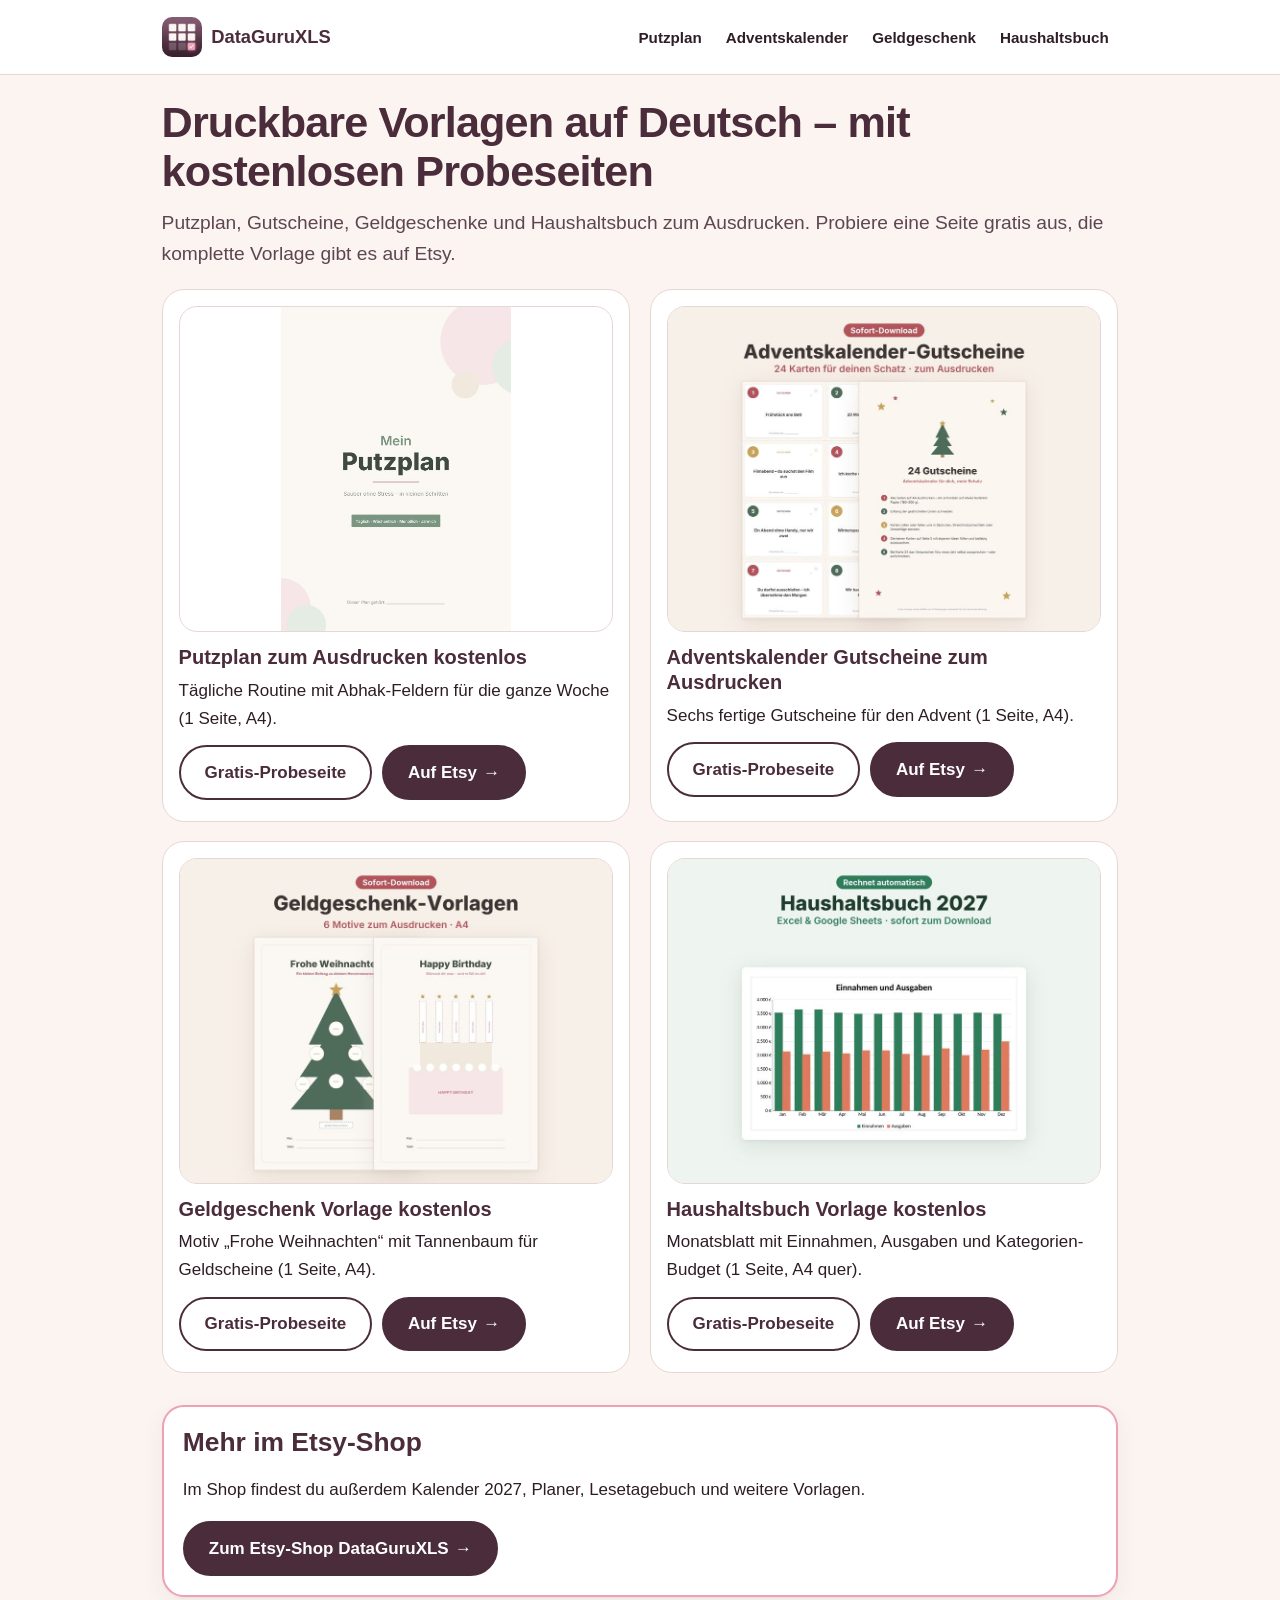
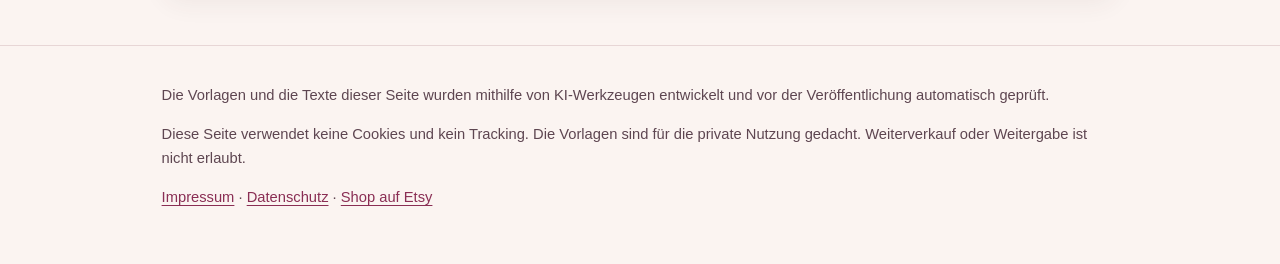
==== index.html @ 9534e402 "DataGuruXLS Webseite" ====
<!doctype html>
<html lang="de">
<head>
<meta charset="utf-8">
<meta name="viewport" content="width=device-width, initial-scale=1">
<title>DataGuruXLS – Druckbare Vorlagen auf Deutsch mit kostenlosen Probeseiten</title>
<meta name="description" content="Druckbare Vorlagen auf Deutsch: Putzplan, Adventskalender-Gutscheine, Geldgeschenk-Vorlagen und Haushaltsbuch. Mit kostenlosen Probeseiten als PDF, Vollversionen auf Etsy.">
<link rel="canonical" href="https://gbrkirchner-coder.github.io/dataguruxls/">
<meta name="theme-color" content="#4A2C3A">
<meta property="og:type" content="website">
<meta property="og:locale" content="de_DE">
<meta property="og:title" content="DataGuruXLS – Druckbare Vorlagen auf Deutsch mit kostenlosen Probeseiten">
<meta property="og:description" content="Druckbare Vorlagen auf Deutsch: Putzplan, Adventskalender-Gutscheine, Geldgeschenk-Vorlagen und Haushaltsbuch. Mit kostenlosen Probeseiten als PDF, Vollversionen auf Etsy.">
<meta property="og:url" content="https://gbrkirchner-coder.github.io/dataguruxls/">

<link rel="icon" href="assets/favicon.png" type="image/png">
<link rel="apple-touch-icon" href="assets/apple-touch-icon.png">
<link rel="stylesheet" href="assets/style.css">
<script type="application/ld+json">[{"@context":"https://schema.org","@type":"WebSite","name":"DataGuruXLS","url":"https://gbrkirchner-coder.github.io/dataguruxls/","inLanguage":"de-DE","description":"Druckbare Vorlagen auf Deutsch: Putzplan, Adventskalender-Gutscheine, Geldgeschenk-Vorlagen und Haushaltsbuch. Mit kostenlosen Probeseiten als PDF, Vollversionen auf Etsy."},{"@context":"https://schema.org","@type":"Organization","name":"DataGuruXLS","url":"https://gbrkirchner-coder.github.io/dataguruxls/","logo":"https://gbrkirchner-coder.github.io/dataguruxls/assets/logo.png","sameAs":["https://www.etsy.com/shop/DataGuruXLS"]}]</script>
</head>
<body>
<a class="skip" href="#inhalt">Zum Inhalt springen</a>
<header class="kopf"><div class="wrap">
<a class="marke" href="index.html"><img src="assets/logo.png" width="40" height="40" alt="">DataGuruXLS</a>
<nav aria-label="Hauptnavigation"><ul>
<li><a href="putzplan-zum-ausdrucken-kostenlos.html">Putzplan</a></li><li><a href="adventskalender-gutscheine-zum-ausdrucken.html">Adventskalender</a></li><li><a href="geldgeschenk-vorlage-kostenlos.html">Geldgeschenk</a></li><li><a href="haushaltsbuch-vorlage-kostenlos.html">Haushaltsbuch</a></li>
</ul></nav>
</div></header>
<main id="inhalt">
<div class="wrap">
<h1>Druckbare Vorlagen auf Deutsch – mit kostenlosen Probeseiten</h1>
<p class="lead">Putzplan, Gutscheine, Geldgeschenke und Haushaltsbuch zum Ausdrucken. Probiere eine Seite
gratis aus, die komplette Vorlage gibt es auf Etsy.</p>
<ul class="karten">
<li class="karte"><a class="bildlink" href="putzplan-zum-ausdrucken-kostenlos.html"><img src="bilder/putzplan-zum-ausdrucken-kostenlos.jpg" width="900" height="1273" loading="lazy" alt="Titelseite des Putzplans zum Ausdrucken in Salbeigrün und Rosé"></a>
<div><h2><a href="putzplan-zum-ausdrucken-kostenlos.html">Putzplan zum Ausdrucken kostenlos</a></h2>
<p>Tägliche Routine mit Abhak-Feldern für die ganze Woche (1 Seite, A4).</p>
<p class="knoepfe"><a class="knopf zweit" href="putzplan-zum-ausdrucken-kostenlos.html">Gratis-Probeseite</a> <a class="knopf" href="https://www.etsy.com/listing/4593582318" rel="noopener sponsored" target="_blank">Auf Etsy <span aria-hidden="true">→</span></a></p></div></li>
<li class="karte"><a class="bildlink" href="adventskalender-gutscheine-zum-ausdrucken.html"><img src="bilder/adventskalender-gutscheine-zum-ausdrucken.jpg" width="900" height="675" loading="lazy" alt="Titelbild der Adventskalender-Gutscheine mit Tannenbaum und 24 Gutscheinen"></a>
<div><h2><a href="adventskalender-gutscheine-zum-ausdrucken.html">Adventskalender Gutscheine zum Ausdrucken</a></h2>
<p>Sechs fertige Gutscheine für den Advent (1 Seite, A4).</p>
<p class="knoepfe"><a class="knopf zweit" href="adventskalender-gutscheine-zum-ausdrucken.html">Gratis-Probeseite</a> <a class="knopf" href="https://www.etsy.com/listing/4593657576" rel="noopener sponsored" target="_blank">Auf Etsy <span aria-hidden="true">→</span></a></p></div></li>
<li class="karte"><a class="bildlink" href="geldgeschenk-vorlage-kostenlos.html"><img src="bilder/geldgeschenk-vorlage-kostenlos.jpg" width="900" height="675" loading="lazy" alt="Geldgeschenk-Vorlagen mit Tannenbaum, Torte, Koffer, Herzen, Geschenkbox und Haus"></a>
<div><h2><a href="geldgeschenk-vorlage-kostenlos.html">Geldgeschenk Vorlage kostenlos</a></h2>
<p>Motiv „Frohe Weihnachten“ mit Tannenbaum für Geldscheine (1 Seite, A4).</p>
<p class="knoepfe"><a class="knopf zweit" href="geldgeschenk-vorlage-kostenlos.html">Gratis-Probeseite</a> <a class="knopf" href="https://www.etsy.com/listing/4593657684" rel="noopener sponsored" target="_blank">Auf Etsy <span aria-hidden="true">→</span></a></p></div></li>
<li class="karte"><a class="bildlink" href="haushaltsbuch-vorlage-kostenlos.html"><img src="bilder/haushaltsbuch-vorlage-kostenlos.jpg" width="900" height="675" loading="lazy" alt="Haushaltsbuch 2027 als Tabelle mit Diagramm und Monatsübersicht"></a>
<div><h2><a href="haushaltsbuch-vorlage-kostenlos.html">Haushaltsbuch Vorlage kostenlos</a></h2>
<p>Monatsblatt mit Einnahmen, Ausgaben und Kategorien-Budget (1 Seite, A4 quer).</p>
<p class="knoepfe"><a class="knopf zweit" href="haushaltsbuch-vorlage-kostenlos.html">Gratis-Probeseite</a> <a class="knopf" href="https://www.etsy.com/listing/4593491171" rel="noopener sponsored" target="_blank">Auf Etsy <span aria-hidden="true">→</span></a></p></div></li>
</ul>
<section class="cta"><h2>Mehr im Etsy-Shop</h2>
<p>Im Shop findest du außerdem Kalender 2027, Planer, Lesetagebuch und weitere Vorlagen.</p>
<a class="knopf" href="https://www.etsy.com/shop/DataGuruXLS" rel="noopener sponsored" target="_blank">Zum Etsy-Shop DataGuruXLS <span aria-hidden="true">→</span></a></section>
</div>
</main>
<footer class="fuss"><div class="wrap">
<p>Die Vorlagen und die Texte dieser Seite wurden mithilfe von KI-Werkzeugen entwickelt und vor der Veröffentlichung automatisch geprüft.</p>
<p>Diese Seite verwendet keine Cookies und kein Tracking. Die Vorlagen sind für die private Nutzung gedacht.
Weiterverkauf oder Weitergabe ist nicht erlaubt.</p>
<p><a href="impressum.html">Impressum</a> · <a href="datenschutz.html">Datenschutz</a> ·
<a href="https://www.etsy.com/shop/DataGuruXLS" rel="noopener">Shop auf Etsy</a></p>
</div></footer>
</body>
</html>
---- assets/style.css ----
:root{--bg:#FBF4F1;--text:#2E1D26;--muted:#5E4651;--akzent:#4A2C3A;--rosa:#EEA0B4;--karte:#fff;--linie:#E7D6D6;
--knopf:#4A2C3A;--knopf-text:#fff;--link:#8A2E54;--mark:#FFE58F}
@media (prefers-color-scheme:dark){:root{--bg:#1C1217;--text:#F6EBEE;--muted:#CDB6BE;--akzent:#EEA0B4;--karte:#2A1B22;
--linie:#46303A;--knopf:#EEA0B4;--knopf-text:#2A1320;--link:#F5B6C7;--mark:#6B5A12}}
*{box-sizing:border-box}
html{-webkit-text-size-adjust:100%}
body{margin:0;background:var(--bg);color:var(--text);font:1.0625rem/1.65 -apple-system,BlinkMacSystemFont,"Segoe UI",Inter,Roboto,Helvetica,Arial,sans-serif}
.wrap{max-width:62rem;margin:0 auto;padding:0 1.1rem}
.artikel{max-width:44rem}
a{color:var(--link);text-underline-offset:.2em}
a:focus-visible{outline:3px solid var(--rosa);outline-offset:3px;border-radius:4px}
.skip{position:absolute;left:-999px}.skip:focus{left:1rem;top:1rem;background:var(--karte);padding:.6rem 1rem;z-index:9}
.kopf{background:var(--karte);border-bottom:1px solid var(--linie)}
.kopf .wrap{display:flex;flex-wrap:wrap;align-items:center;justify-content:space-between;gap:.25rem 1rem;padding-top:.6rem;padding-bottom:.6rem}
.marke{display:flex;align-items:center;gap:.6rem;font-weight:800;color:var(--akzent);text-decoration:none;font-size:1.15rem;min-height:48px}
.marke img{border-radius:10px}
nav ul{display:flex;flex-wrap:wrap;gap:0 .3rem;list-style:none;margin:0;padding:0}
nav a{display:inline-flex;align-items:center;min-height:44px;padding:0 .6rem;color:var(--text);text-decoration:none;font-weight:600;font-size:.95rem}
nav a:hover{color:var(--link);text-decoration:underline}
h1{font-size:clamp(1.8rem,5.5vw,2.7rem);line-height:1.15;margin:1.4rem 0 .6rem;color:var(--akzent);letter-spacing:-.02em}
h2{font-size:clamp(1.3rem,3.6vw,1.65rem);line-height:1.25;margin:2.2rem 0 .6rem;color:var(--akzent)}
h3{font-size:1.15rem;margin:1.4rem 0 .4rem}
.lead{font-size:1.2rem;color:var(--muted);margin-top:0}
.krumen{font-size:.9rem;color:var(--muted);margin-top:1rem}
li{margin:.35rem 0}
img{max-width:100%;height:auto;display:block}
.hero{margin:1.5rem 0}.hero img{max-height:34rem;width:auto;max-width:100%;margin:0 auto}
.hero img,.gratis img,.karte img{border-radius:18px;border:1px solid var(--linie);background:var(--karte)}
.knopf{display:inline-flex;align-items:center;justify-content:center;gap:.4rem;min-height:52px;padding:.7rem 1.5rem;border-radius:999px;background:var(--knopf);color:var(--knopf-text);font-weight:700;text-decoration:none;text-align:center;border:2px solid var(--knopf)}
.knopf:hover{filter:brightness(1.12)}
.knopf.zweit{background:transparent;color:var(--akzent)}
.gratis,.cta{background:var(--karte);border:1px solid var(--linie);border-radius:22px;padding:1.2rem;margin:2rem 0;box-shadow:0 1px 2px rgba(74,44,58,.06),0 8px 24px rgba(74,44,58,.06)}
.gratis{display:grid;gap:1rem}
.gratis img{width:100%;max-width:22rem}
.gratis h2,.cta h2{margin-top:0}
.cta{border-color:var(--rosa);border-width:2px}
.mehr ul{padding-left:1.2rem}
.karten{list-style:none;padding:0;display:grid;gap:1.2rem;grid-template-columns:repeat(auto-fit,minmax(min(100%,22rem),1fr))}
.karte{background:var(--karte);border:1px solid var(--linie);border-radius:22px;padding:1rem;display:flex;flex-direction:column;gap:.8rem;margin:0}
.karte h2{margin:0 0 .4rem;font-size:1.25rem}.karte h2 a{color:var(--akzent);text-decoration:none}
.karte img{aspect-ratio:4/3;object-fit:contain;width:100%}
.karte p{margin:.3rem 0}.knoepfe{display:flex;flex-wrap:wrap;gap:.6rem;margin-top:.8rem!important}
.warnung{background:var(--mark);color:#2E1D26;padding:.8rem 1rem;border-radius:12px;margin-top:1.4rem}
mark{background:var(--mark);color:inherit;padding:0 .2em;border-radius:4px}
.fuss{margin-top:3rem;border-top:1px solid var(--linie);padding:1.4rem 0 2.5rem;color:var(--muted);font-size:.92rem}
@media (min-width:40rem){.gratis{grid-template-columns:18rem 1fr;align-items:center}.gratis img{max-width:none}}
@media (prefers-reduced-motion:no-preference){.knopf{transition:filter .15s,transform .15s}.knopf:active{transform:scale(.98)}}
@media print{.kopf,.skip,.knopf{display:none}}
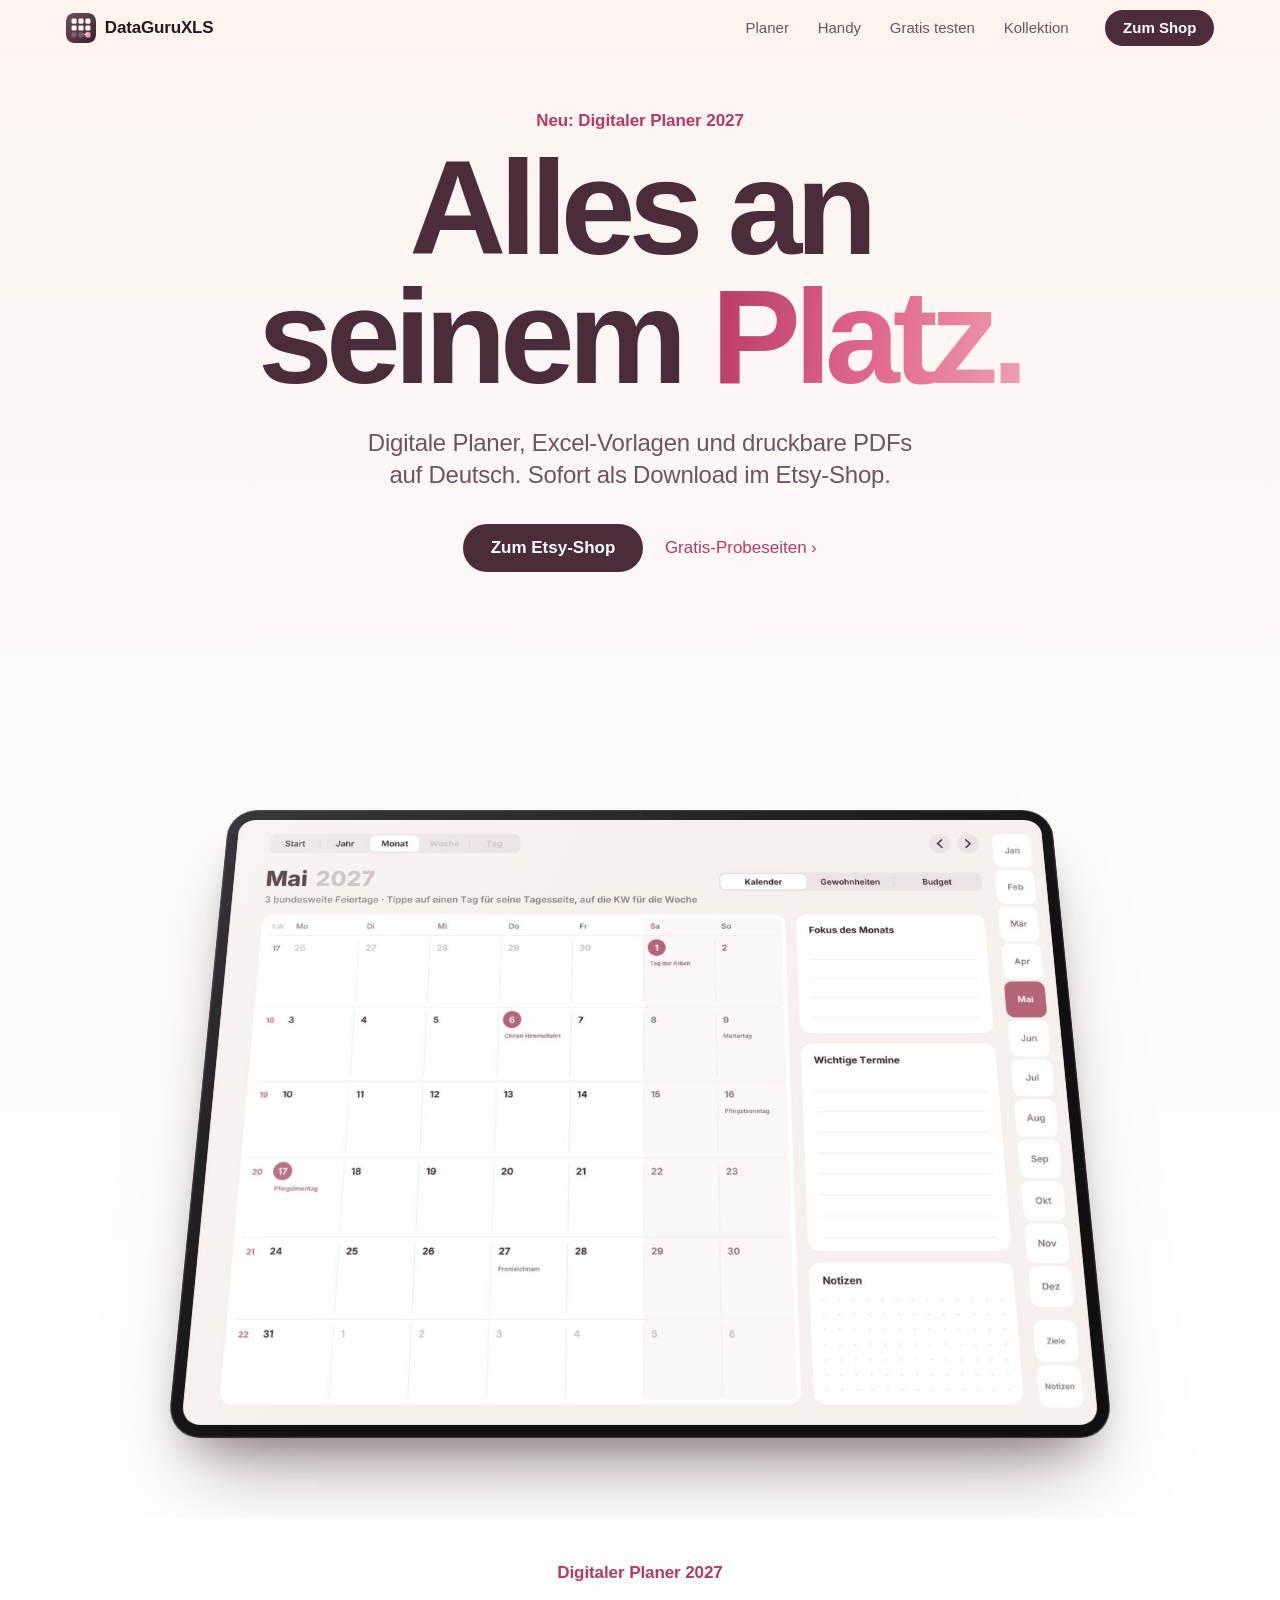
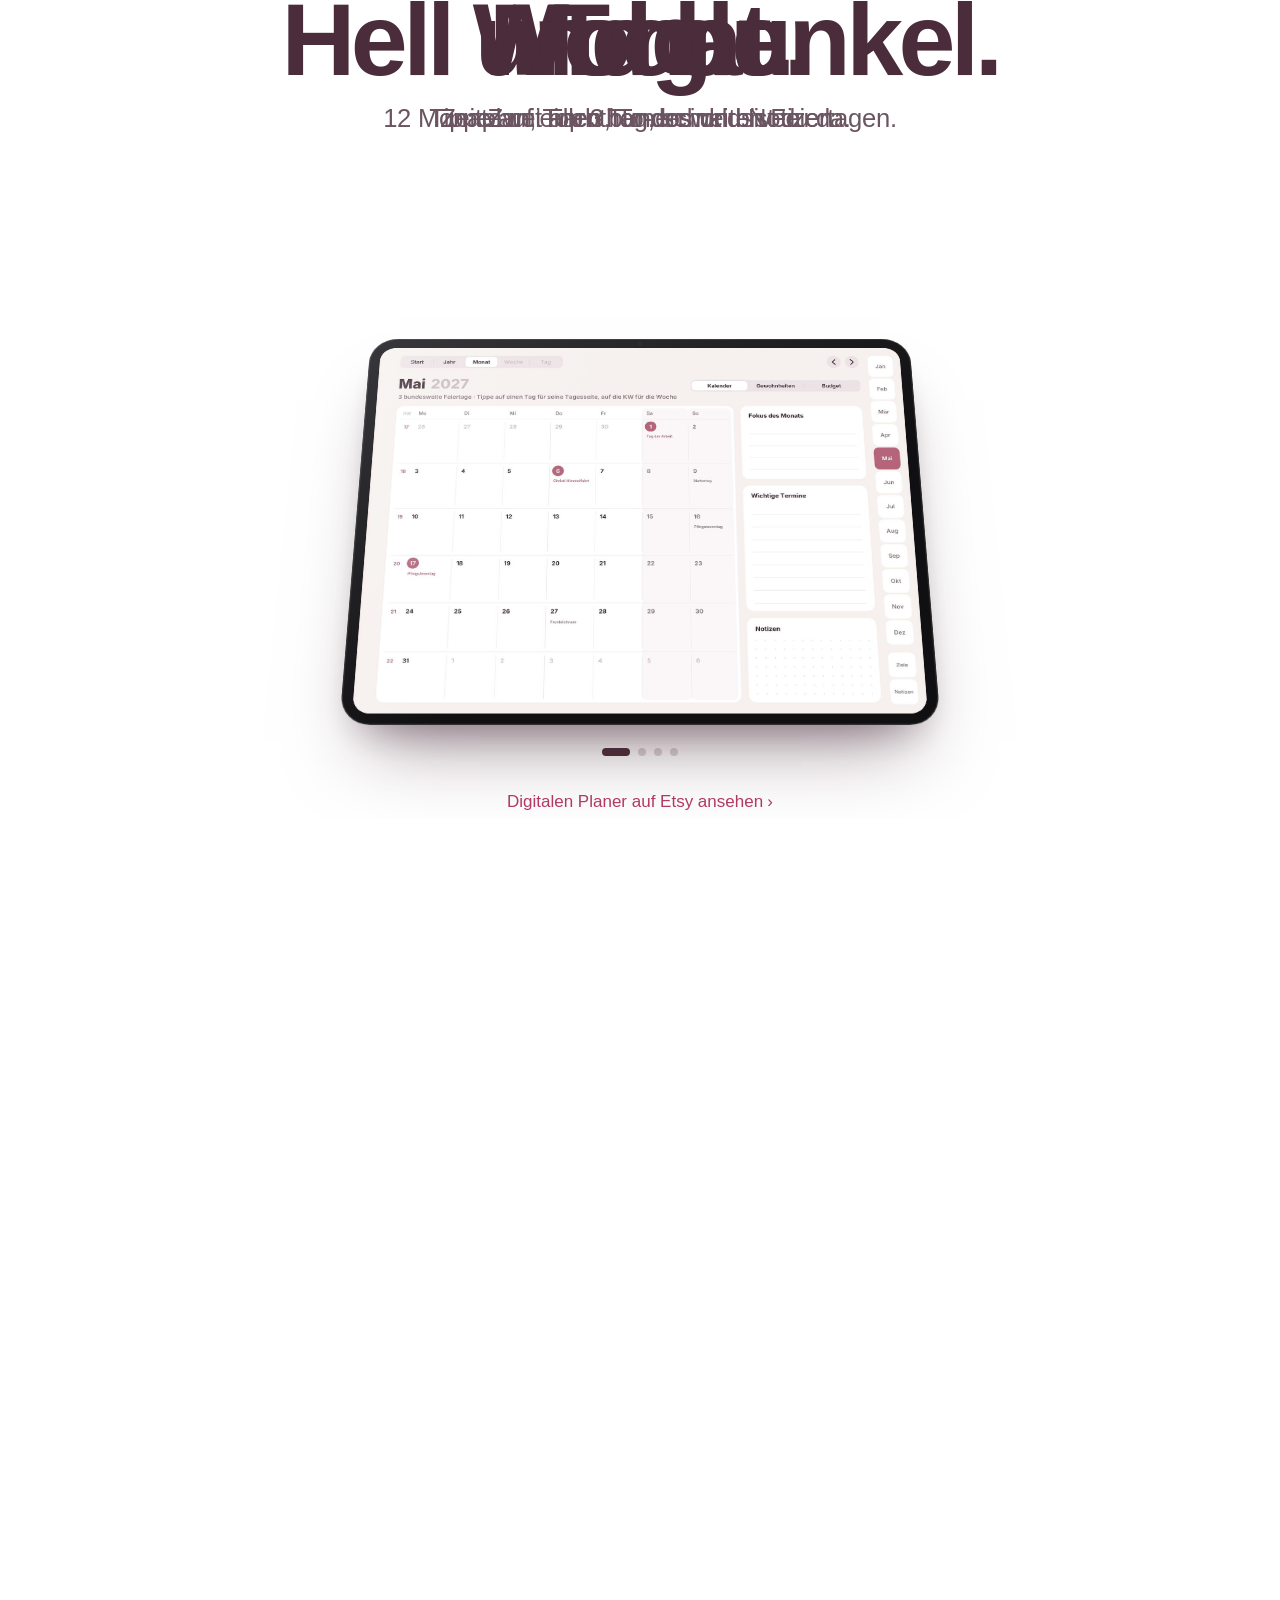
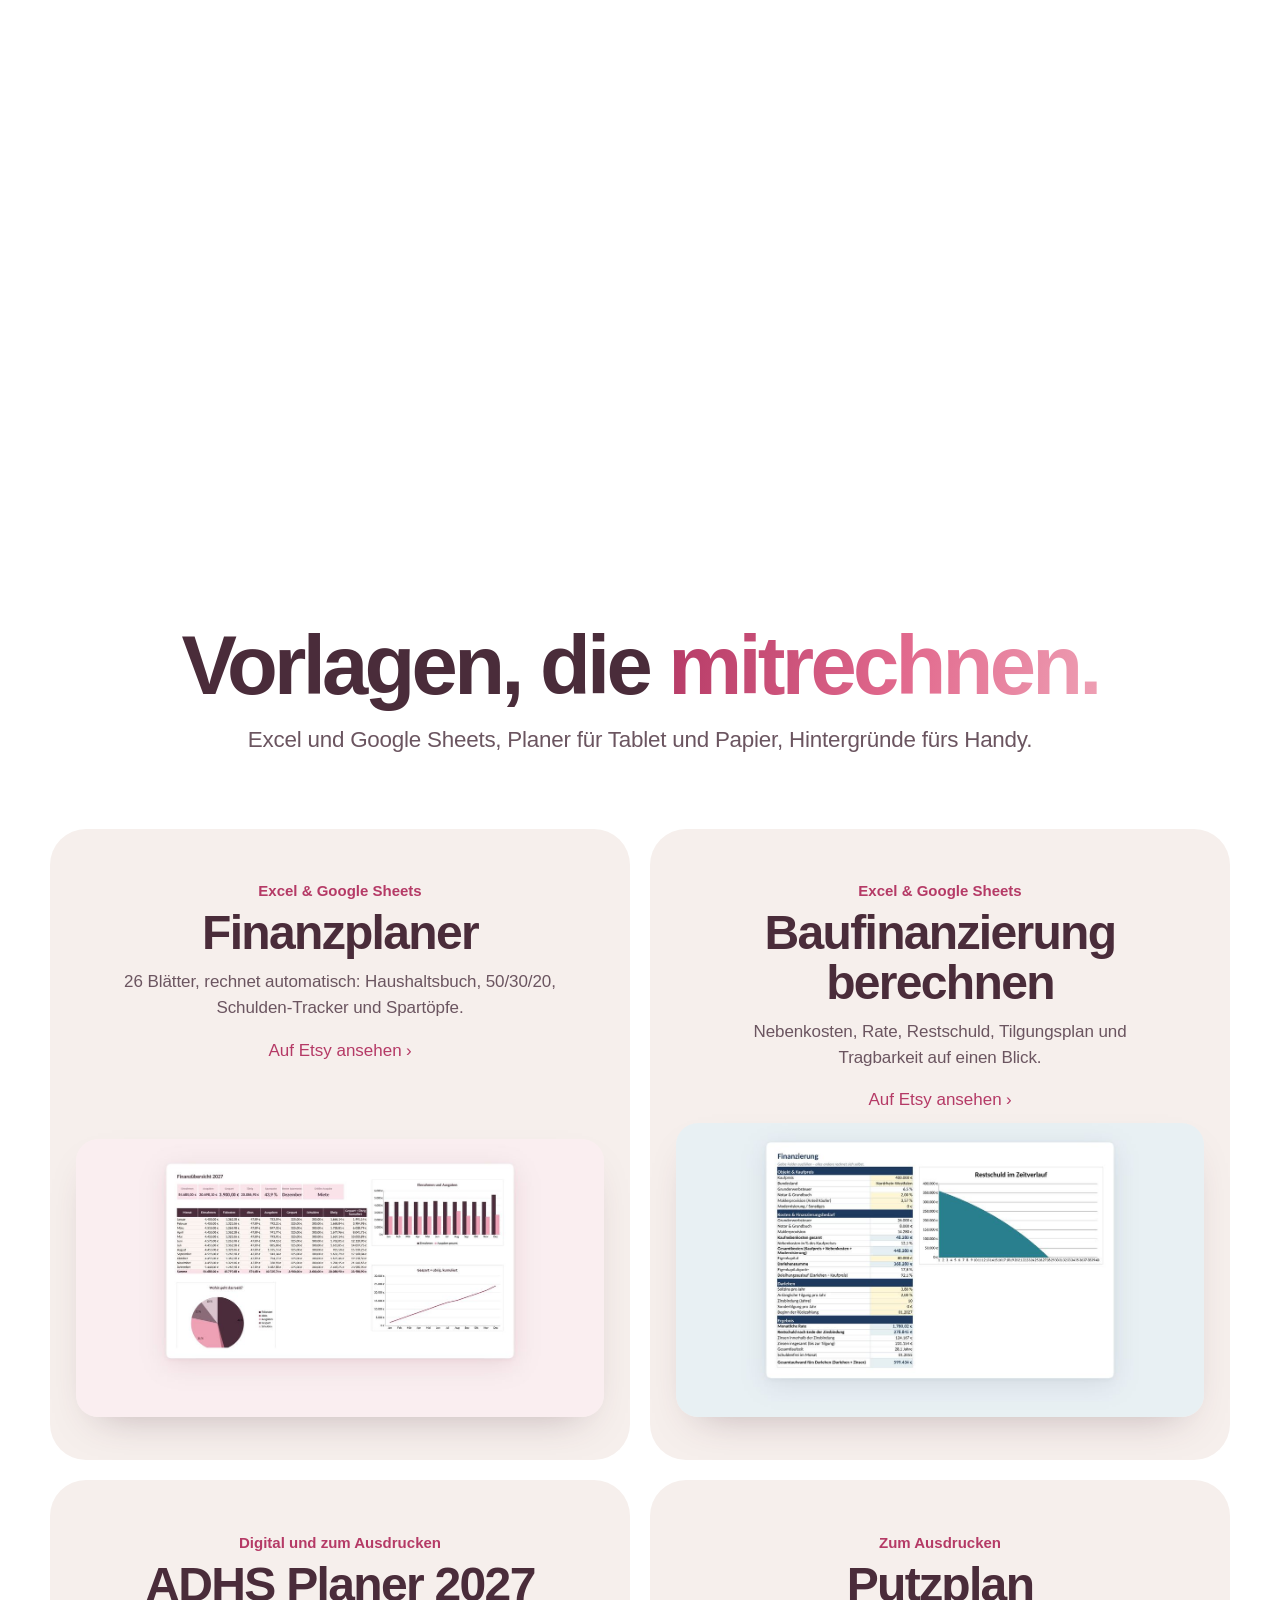
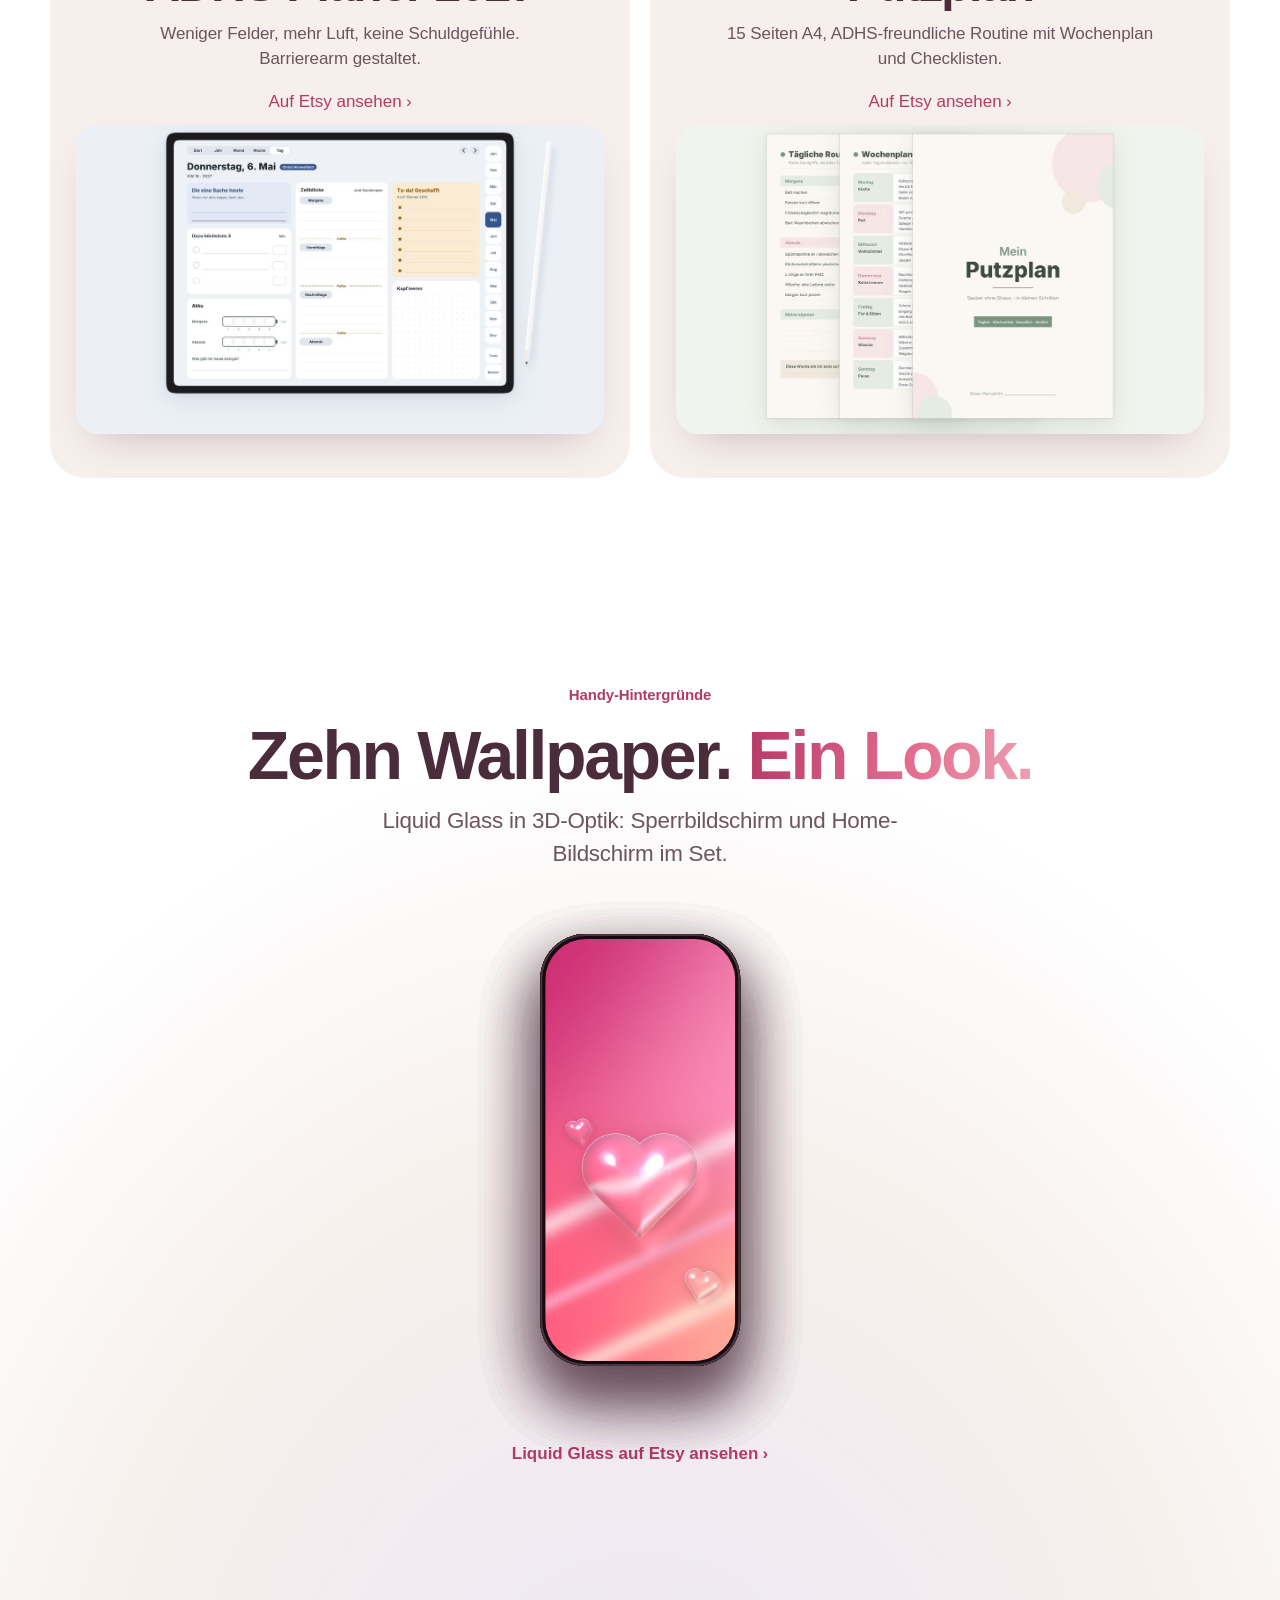
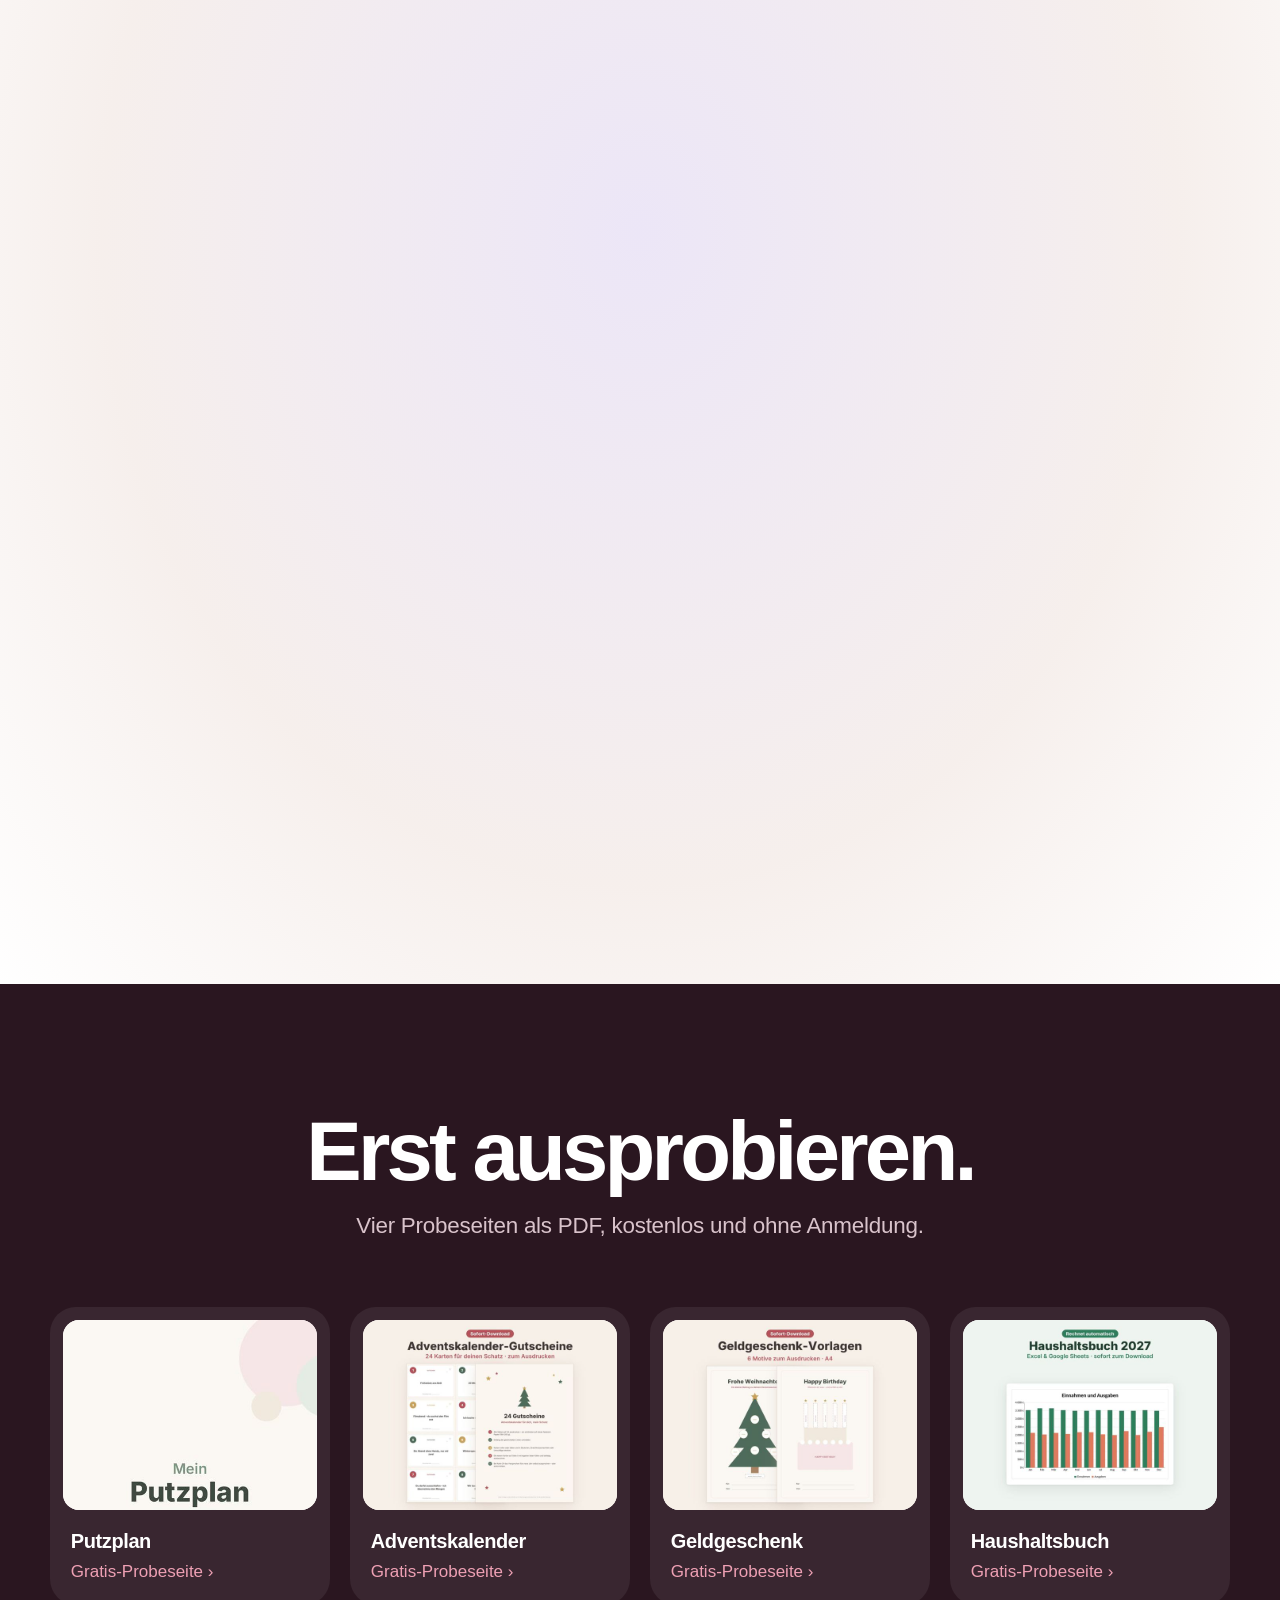
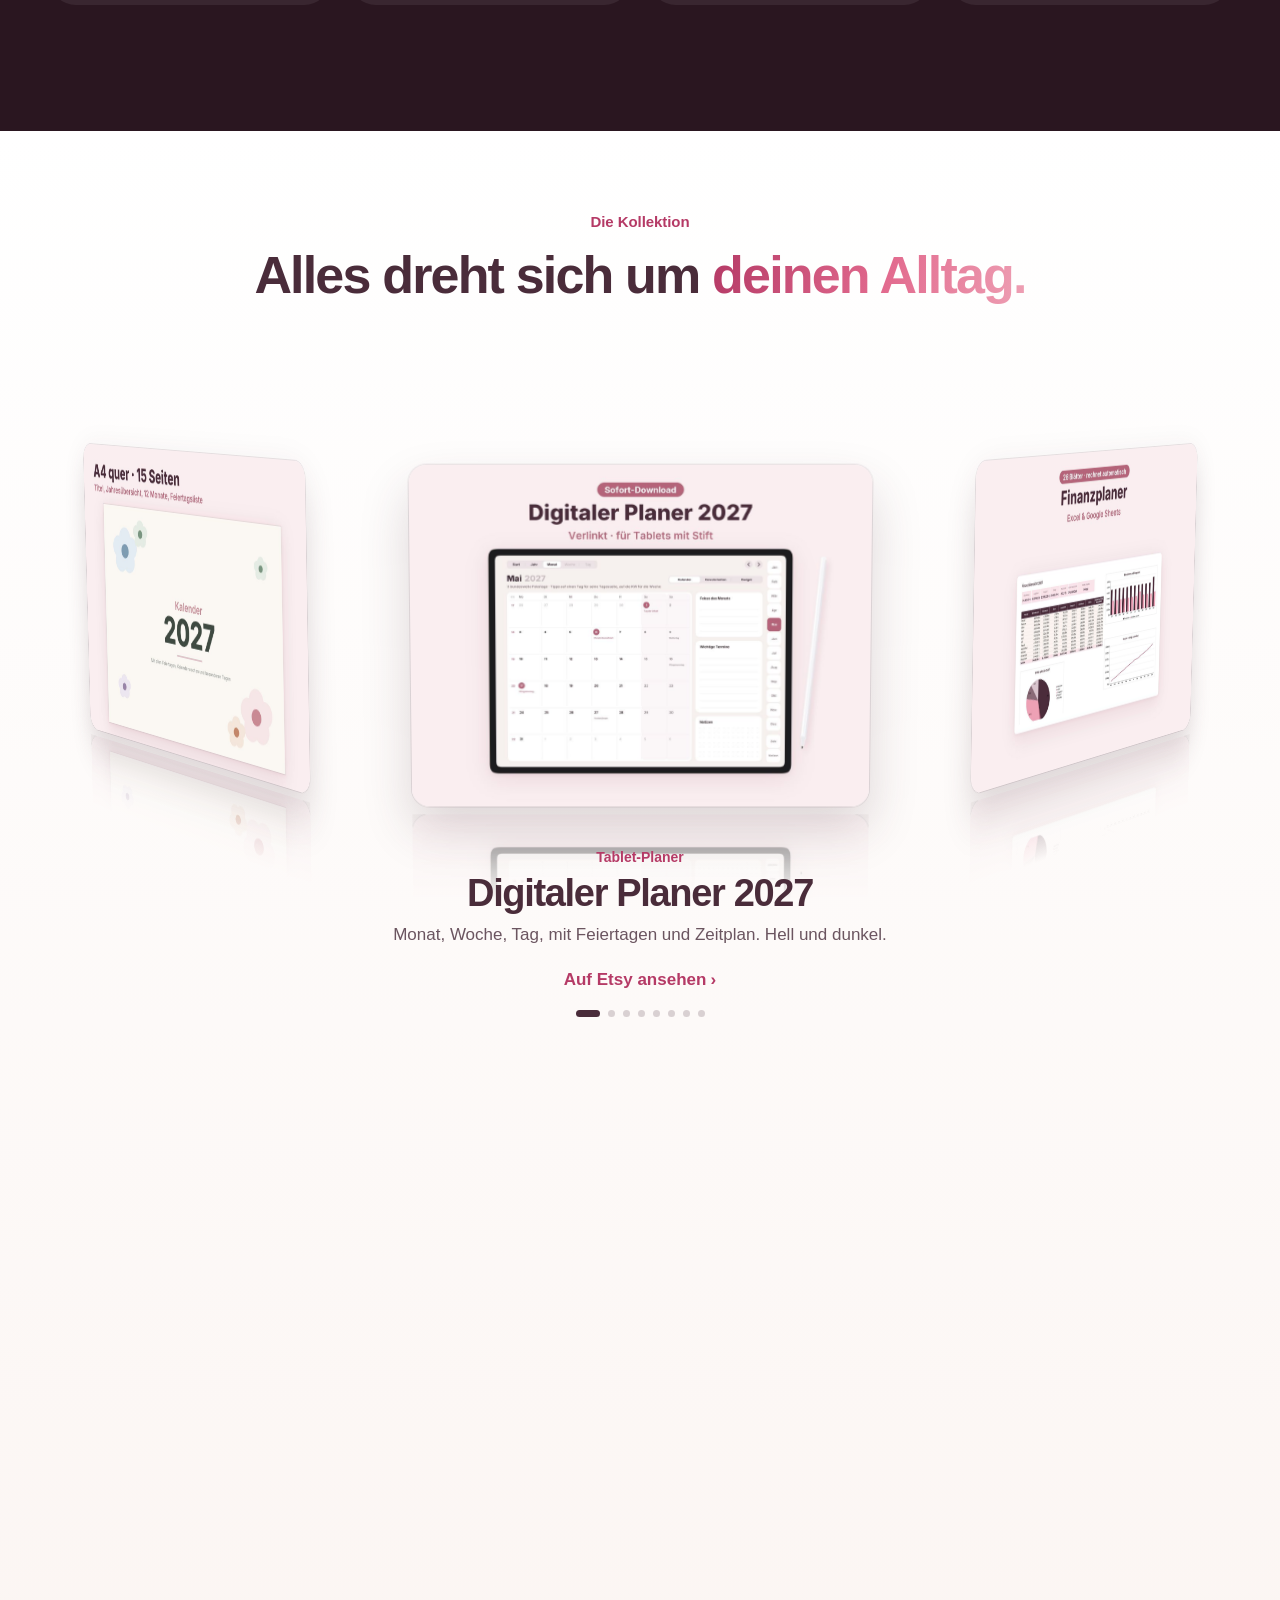
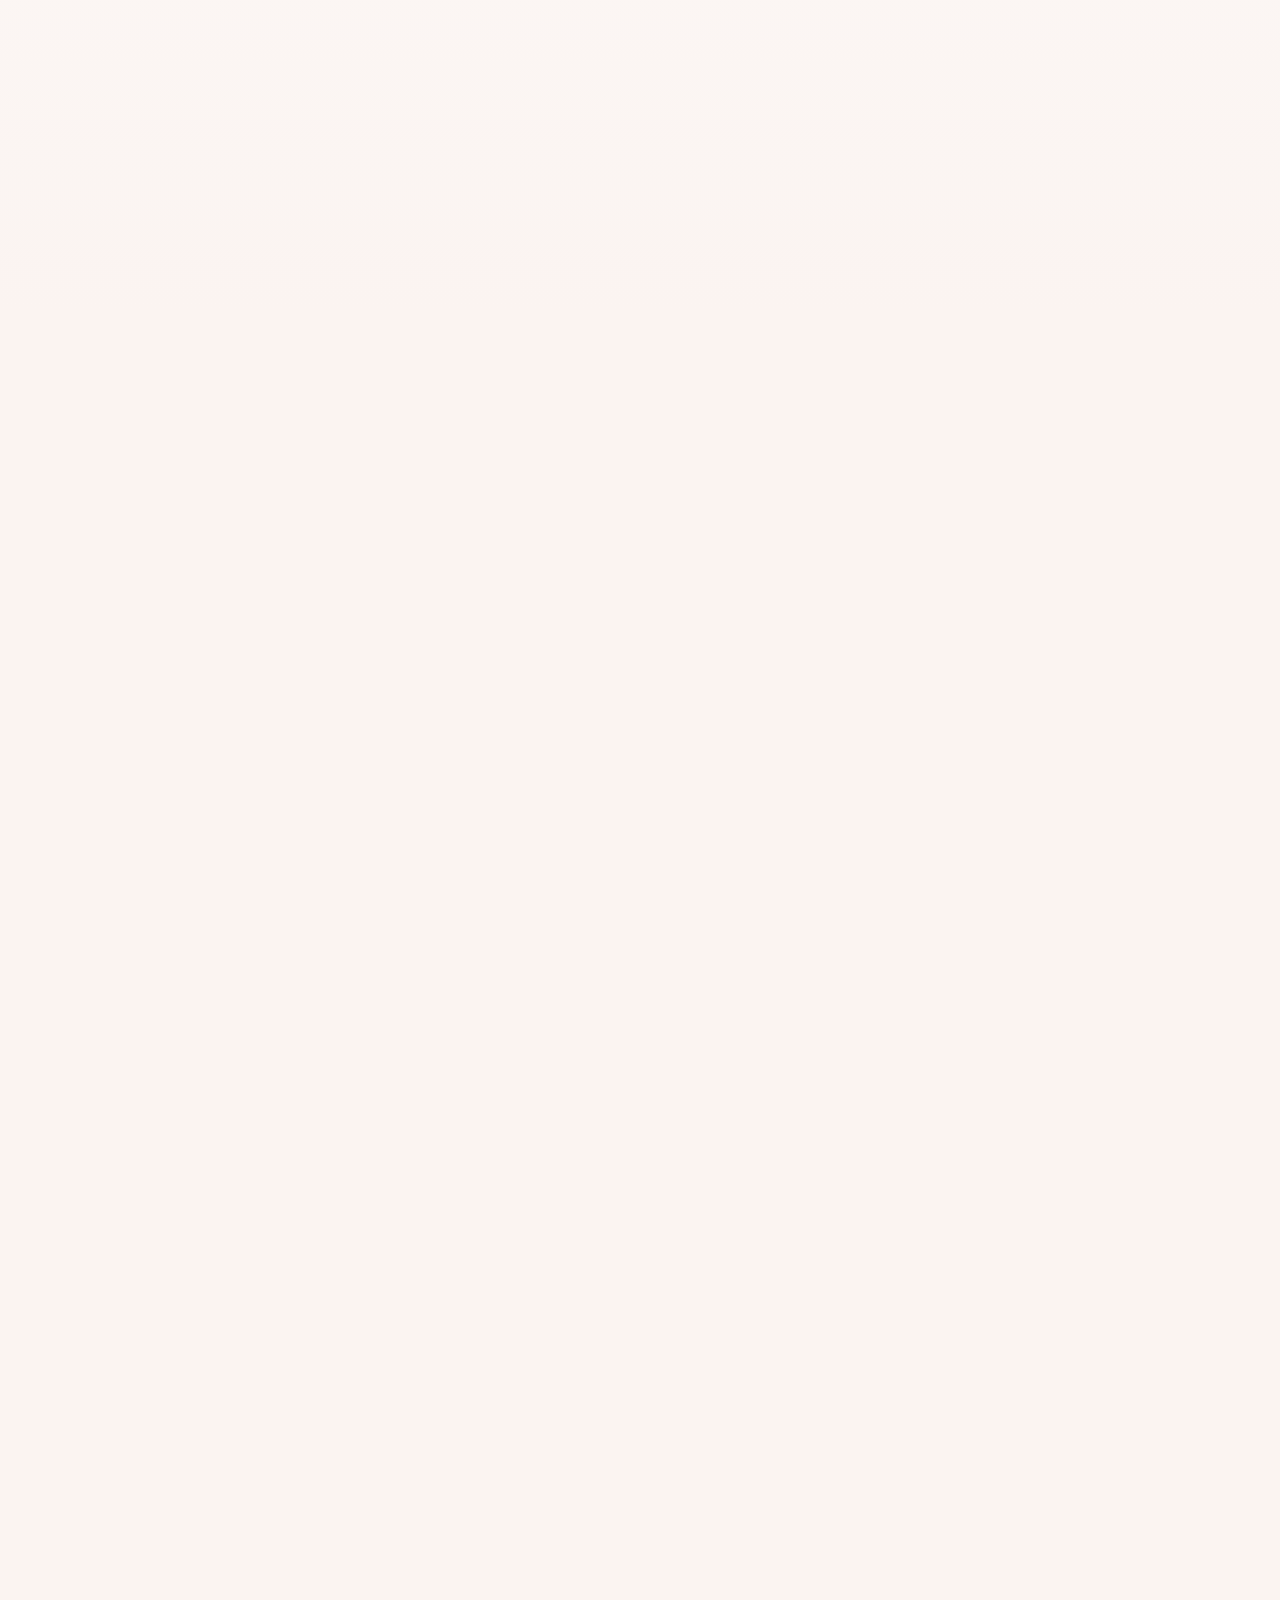
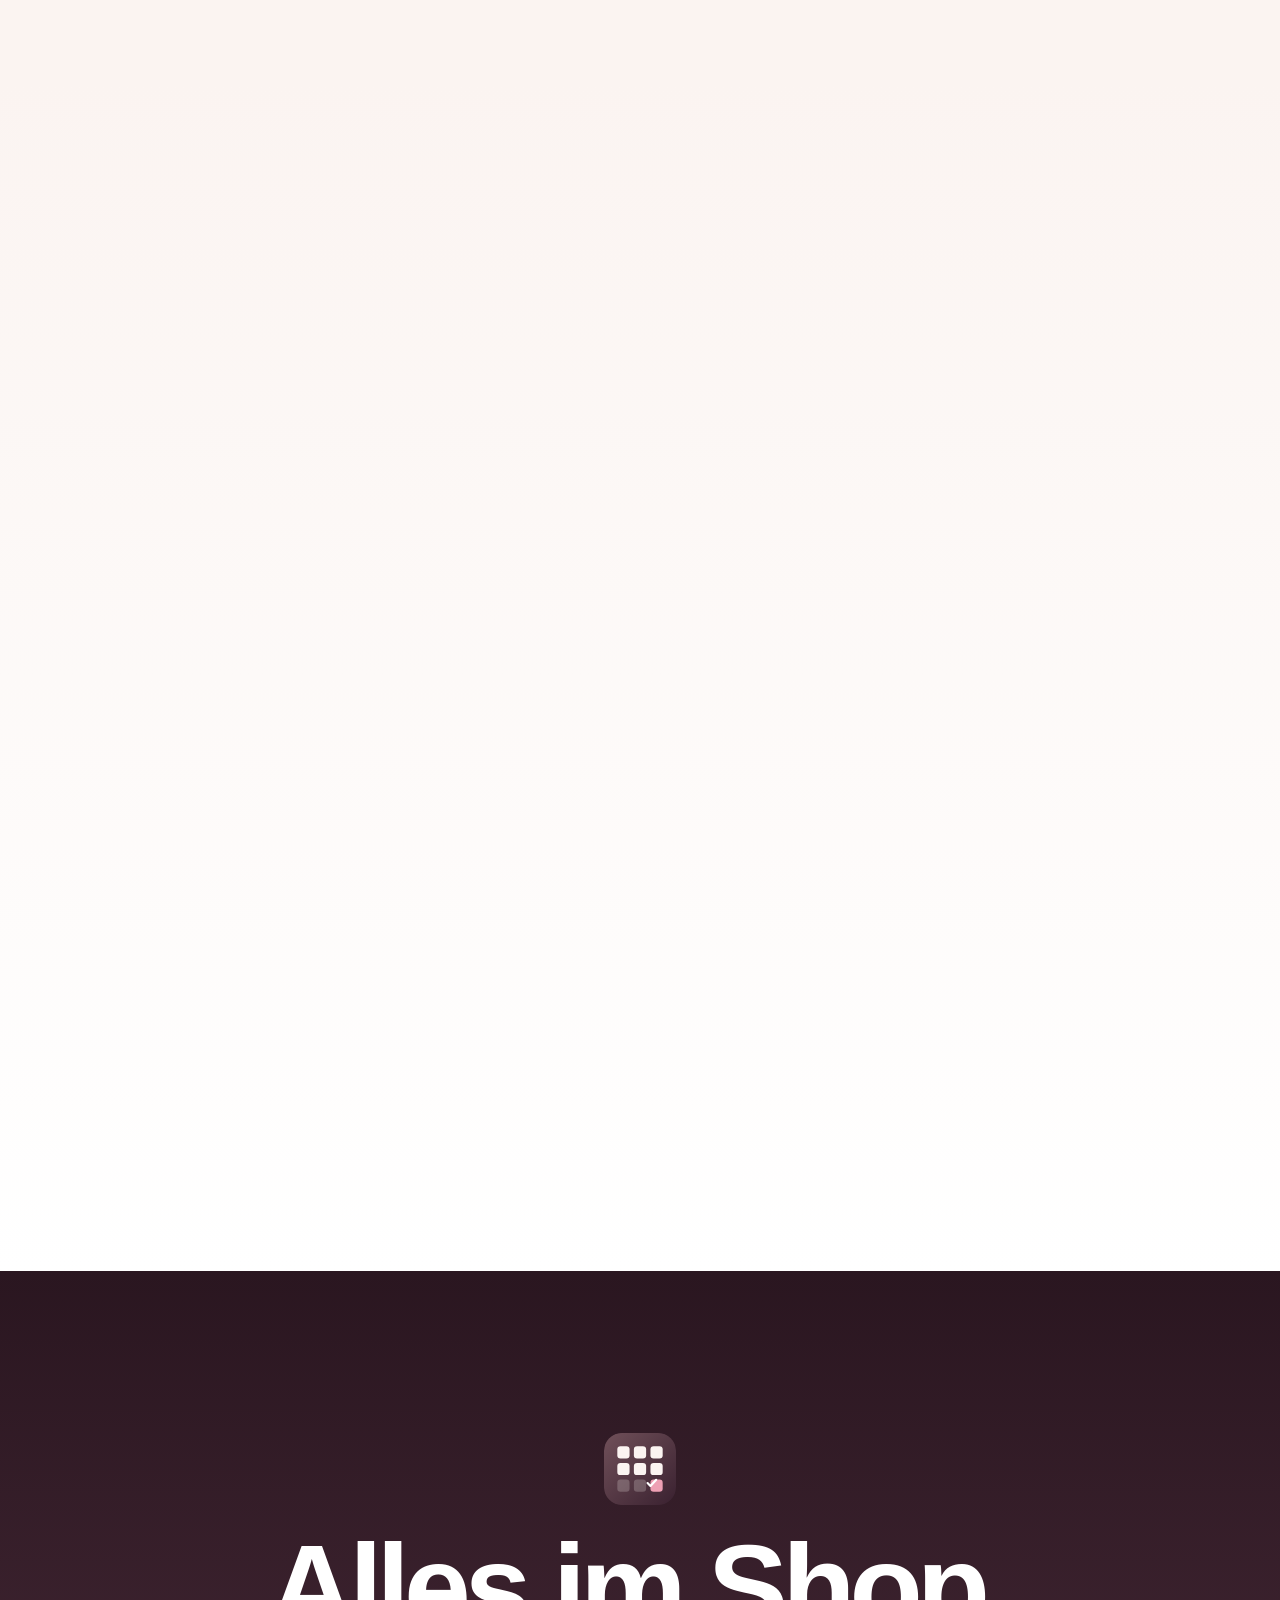
==== commit 60a49f5f: "Neue Startseite (Entwurf D): heller Apple-Stil mit Produktbühne, Handy-Fächer und 3D-Karussell Co-Au" ====
--- a/index.html
+++ b/index.html
@@ -2,64 +2,170 @@
 <html lang="de">
 <head>
 <meta charset="utf-8">
-<meta name="viewport" content="width=device-width, initial-scale=1">
-<title>DataGuruXLS – Druckbare Vorlagen auf Deutsch mit kostenlosen Probeseiten</title>
-<meta name="description" content="Druckbare Vorlagen auf Deutsch: Putzplan, Adventskalender-Gutscheine, Geldgeschenk-Vorlagen und Haushaltsbuch. Mit kostenlosen Probeseiten als PDF, Vollversionen auf Etsy.">
+<meta name="viewport" content="width=device-width, initial-scale=1, viewport-fit=cover">
+<title>DataGuruXLS – Planer, Excel-Vorlagen und PDFs auf Deutsch</title>
+<meta name="description" content="Digitale Planer, Excel- und Google-Sheets-Vorlagen und druckbare PDFs auf Deutsch. Sofort als Download im Etsy-Shop, mit kostenlosen Probeseiten.">
+<meta name="theme-color" content="#FBF4F1">
 <link rel="canonical" href="https://gbrkirchner-coder.github.io/dataguruxls/">
-<meta name="theme-color" content="#4A2C3A">
-<meta property="og:type" content="website">
-<meta property="og:locale" content="de_DE">
-<meta property="og:title" content="DataGuruXLS – Druckbare Vorlagen auf Deutsch mit kostenlosen Probeseiten">
-<meta property="og:description" content="Druckbare Vorlagen auf Deutsch: Putzplan, Adventskalender-Gutscheine, Geldgeschenk-Vorlagen und Haushaltsbuch. Mit kostenlosen Probeseiten als PDF, Vollversionen auf Etsy.">
+<meta property="og:type" content="website"><meta property="og:locale" content="de_DE">
+<meta property="og:title" content="DataGuruXLS – Planer, Excel-Vorlagen und PDFs auf Deutsch">
+<meta property="og:description" content="Digitale Planer, Excel- und Google-Sheets-Vorlagen und druckbare PDFs auf Deutsch. Sofort als Download im Etsy-Shop.">
 <meta property="og:url" content="https://gbrkirchner-coder.github.io/dataguruxls/">
-
-<link rel="icon" href="assets/favicon.png" type="image/png">
-<link rel="apple-touch-icon" href="assets/apple-touch-icon.png">
-<link rel="stylesheet" href="assets/style.css">
-<script type="application/ld+json">[{"@context":"https://schema.org","@type":"WebSite","name":"DataGuruXLS","url":"https://gbrkirchner-coder.github.io/dataguruxls/","inLanguage":"de-DE","description":"Druckbare Vorlagen auf Deutsch: Putzplan, Adventskalender-Gutscheine, Geldgeschenk-Vorlagen und Haushaltsbuch. Mit kostenlosen Probeseiten als PDF, Vollversionen auf Etsy."},{"@context":"https://schema.org","@type":"Organization","name":"DataGuruXLS","url":"https://gbrkirchner-coder.github.io/dataguruxls/","logo":"https://gbrkirchner-coder.github.io/dataguruxls/assets/logo.png","sameAs":["https://www.etsy.com/shop/DataGuruXLS"]}]</script>
+<link rel="icon" href="img/marke.svg" type="image/svg+xml">
+<link rel="stylesheet" href="style.css">
+<link rel="stylesheet" href="extra.css">
+<script src="app.js" defer></script>
+<script src="extra.js" defer></script>
 </head>
 <body>
 <a class="skip" href="#inhalt">Zum Inhalt springen</a>
-<header class="kopf"><div class="wrap">
-<a class="marke" href="index.html"><img src="assets/logo.png" width="40" height="40" alt="">DataGuruXLS</a>
-<nav aria-label="Hauptnavigation"><ul>
-<li><a href="putzplan-zum-ausdrucken-kostenlos.html">Putzplan</a></li><li><a href="adventskalender-gutscheine-zum-ausdrucken.html">Adventskalender</a></li><li><a href="geldgeschenk-vorlage-kostenlos.html">Geldgeschenk</a></li><li><a href="haushaltsbuch-vorlage-kostenlos.html">Haushaltsbuch</a></li>
-</ul></nav>
-</div></header>
+
+<header class="nav" id="nav">
+  <div class="nav-in">
+    <a class="brand" href="#top" aria-label="DataGuruXLS, zum Seitenanfang"><img src="img/marke.svg" width="30" height="30" alt=""><span>DataGuruXLS</span></a>
+    <nav aria-label="Hauptnavigation">
+      <ul>
+        <li><a href="#buehne">Planer</a></li>
+        <li><a href="#handy">Handy</a></li>
+        <li><a href="#gratis">Gratis testen</a></li><li><a href="#kollektion">Kollektion</a></li>
+      </ul>
+    </nav>
+    <a class="pill pill-sm" href="https://www.etsy.com/shop/DataGuruXLS" rel="noopener sponsored" target="_blank">Zum Shop</a>
+  </div>
+</header>
+
 <main id="inhalt">
-<div class="wrap">
-<h1>Druckbare Vorlagen auf Deutsch – mit kostenlosen Probeseiten</h1>
-<p class="lead">Putzplan, Gutscheine, Geldgeschenke und Haushaltsbuch zum Ausdrucken. Probiere eine Seite
-gratis aus, die komplette Vorlage gibt es auf Etsy.</p>
-<ul class="karten">
-<li class="karte"><a class="bildlink" href="putzplan-zum-ausdrucken-kostenlos.html"><img src="bilder/putzplan-zum-ausdrucken-kostenlos.jpg" width="900" height="1273" loading="lazy" alt="Titelseite des Putzplans zum Ausdrucken in Salbeigrün und Rosé"></a>
-<div><h2><a href="putzplan-zum-ausdrucken-kostenlos.html">Putzplan zum Ausdrucken kostenlos</a></h2>
-<p>Tägliche Routine mit Abhak-Feldern für die ganze Woche (1 Seite, A4).</p>
-<p class="knoepfe"><a class="knopf zweit" href="putzplan-zum-ausdrucken-kostenlos.html">Gratis-Probeseite</a> <a class="knopf" href="https://www.etsy.com/listing/4593582318" rel="noopener sponsored" target="_blank">Auf Etsy <span aria-hidden="true">→</span></a></p></div></li>
-<li class="karte"><a class="bildlink" href="adventskalender-gutscheine-zum-ausdrucken.html"><img src="bilder/adventskalender-gutscheine-zum-ausdrucken.jpg" width="900" height="675" loading="lazy" alt="Titelbild der Adventskalender-Gutscheine mit Tannenbaum und 24 Gutscheinen"></a>
-<div><h2><a href="adventskalender-gutscheine-zum-ausdrucken.html">Adventskalender Gutscheine zum Ausdrucken</a></h2>
-<p>Sechs fertige Gutscheine für den Advent (1 Seite, A4).</p>
-<p class="knoepfe"><a class="knopf zweit" href="adventskalender-gutscheine-zum-ausdrucken.html">Gratis-Probeseite</a> <a class="knopf" href="https://www.etsy.com/listing/4593657576" rel="noopener sponsored" target="_blank">Auf Etsy <span aria-hidden="true">→</span></a></p></div></li>
-<li class="karte"><a class="bildlink" href="geldgeschenk-vorlage-kostenlos.html"><img src="bilder/geldgeschenk-vorlage-kostenlos.jpg" width="900" height="675" loading="lazy" alt="Geldgeschenk-Vorlagen mit Tannenbaum, Torte, Koffer, Herzen, Geschenkbox und Haus"></a>
-<div><h2><a href="geldgeschenk-vorlage-kostenlos.html">Geldgeschenk Vorlage kostenlos</a></h2>
-<p>Motiv „Frohe Weihnachten“ mit Tannenbaum für Geldscheine (1 Seite, A4).</p>
-<p class="knoepfe"><a class="knopf zweit" href="geldgeschenk-vorlage-kostenlos.html">Gratis-Probeseite</a> <a class="knopf" href="https://www.etsy.com/listing/4593657684" rel="noopener sponsored" target="_blank">Auf Etsy <span aria-hidden="true">→</span></a></p></div></li>
-<li class="karte"><a class="bildlink" href="haushaltsbuch-vorlage-kostenlos.html"><img src="bilder/haushaltsbuch-vorlage-kostenlos.jpg" width="900" height="675" loading="lazy" alt="Haushaltsbuch 2027 als Tabelle mit Diagramm und Monatsübersicht"></a>
-<div><h2><a href="haushaltsbuch-vorlage-kostenlos.html">Haushaltsbuch Vorlage kostenlos</a></h2>
-<p>Monatsblatt mit Einnahmen, Ausgaben und Kategorien-Budget (1 Seite, A4 quer).</p>
-<p class="knoepfe"><a class="knopf zweit" href="haushaltsbuch-vorlage-kostenlos.html">Gratis-Probeseite</a> <a class="knopf" href="https://www.etsy.com/listing/4593491171" rel="noopener sponsored" target="_blank">Auf Etsy <span aria-hidden="true">→</span></a></p></div></li>
-</ul>
-<section class="cta"><h2>Mehr im Etsy-Shop</h2>
-<p>Im Shop findest du außerdem Kalender 2027, Planer, Lesetagebuch und weitere Vorlagen.</p>
-<a class="knopf" href="https://www.etsy.com/shop/DataGuruXLS" rel="noopener sponsored" target="_blank">Zum Etsy-Shop DataGuruXLS <span aria-hidden="true">→</span></a></section>
+
+<!-- 1 · Hero -->
+<section class="hero" id="top">
+  <p class="eyebrow" data-reveal>Neu: Digitaler Planer 2027</p>
+  <h1 data-reveal>Alles an<br>seinem <span class="grad">Platz.</span></h1>
+  <p class="lead" data-reveal>Digitale Planer, Excel-Vorlagen und druckbare PDFs auf Deutsch. Sofort als Download im Etsy-Shop.</p>
+  <p class="cta-row" data-reveal>
+    <a class="pill" href="https://www.etsy.com/shop/DataGuruXLS" rel="noopener sponsored" target="_blank">Zum Etsy-Shop</a>
+    <a class="more" href="#gratis">Gratis-Probeseiten<span aria-hidden="true"> ›</span></a>
+  </p>
+  <div class="hero-device" id="heroDevice">
+    <div class="tablet">
+      <div class="screen"><img src="img/screen-monat.jpg" width="1400" height="1050" alt="Monatsansicht des Digitalen Planers 2027 mit Feiertagen auf einem Tablet"></div>
+    </div>
+  </div>
+</section>
+
+<!-- 2 · Produktbühne -->
+<section class="stage" id="buehne" aria-labelledby="buehne-titel" data-n="4">
+  <div class="stage-sticky">
+    <div class="stage-head">
+      <p class="eyebrow">Digitaler Planer 2027</p>
+      <h2 id="buehne-titel" class="sr-only">Der Digitale Planer 2027 in vier Ansichten</h2>
+      <div class="chapters" aria-live="polite">
+        <div class="chapter is-on"><p class="ch-title">Monat.</p><p class="ch-text">12 Monate mit allen bundesweiten Feiertagen.</p></div>
+        <div class="chapter"><p class="ch-title">Woche.</p><p class="ch-text">Tippe auf einen Tag, schon bist du da.</p></div>
+        <div class="chapter"><p class="ch-title">Tag.</p><p class="ch-text">Zeitplan, Top 3, To-dos und Notizen.</p></div>
+        <div class="chapter"><p class="ch-title">Hell und dunkel.</p><p class="ch-text">Zwei Farbthemen inklusive.</p></div>
+      </div>
+    </div>
+    <div class="stage-device" id="stageDevice">
+      <div class="tablet">
+        <div class="screen">
+          <img class="shot is-on" src="img/screen-monat.jpg" width="1400" height="1050" alt="Monatsansicht mit Feiertagen" loading="lazy">
+          <img class="shot" src="img/screen-woche.jpg" width="1400" height="1050" alt="Wochenansicht KW 18 mit sieben Tageskarten" loading="lazy">
+          <img class="shot" src="img/screen-tag.jpg" width="1400" height="1037" alt="Tagesseite mit Zeitplan, Top 3, To-dos, Mini-Kalender und Notizen" loading="lazy">
+          <img class="shot" src="img/screen-dunkel.jpg" width="1400" height="1050" alt="Wochenansicht im dunklen Farbthema" loading="lazy">
+        </div>
+      </div>
+    </div>
+    <ol class="dots" aria-hidden="true"><li class="is-on"></li><li></li><li></li><li></li></ol>
+    <p class="stage-foot"><a class="more" href="https://www.etsy.com/listing/4594981739" rel="noopener sponsored" target="_blank">Digitalen Planer auf Etsy ansehen<span aria-hidden="true"> ›</span></a></p>
+  </div>
+</section>
+
+<!-- 4 · Highlights -->
+<section class="tiles" id="shop" aria-labelledby="shop-titel">
+  <div class="sec-head" data-reveal>
+    <h2 id="shop-titel">Vorlagen, die <span class="grad">mitrechnen.</span></h2>
+    <p>Excel und Google Sheets, Planer für Tablet und Papier, Hintergründe fürs Handy.</p>
+  </div>
+  <div class="tile-grid">
+    <article class="tile" data-reveal>
+      <div class="tile-text"><p class="kicker">Excel &amp; Google Sheets</p><h3>Finanzplaner</h3><p>26 Blätter, rechnet automatisch: Haushaltsbuch, 50/30/20, Schulden-Tracker und Spartöpfe.</p>
+      <p class="links"><a class="more" href="https://www.etsy.com/listing/4595655571" rel="noopener sponsored" target="_blank">Auf Etsy ansehen<span aria-hidden="true"> ›</span></a></p></div>
+      <div class="tile-img"><img data-par src="img/cover-finanzplaner.jpg" style="--c:0.3" width="1200" height="900" loading="lazy" alt="Titelbild des Finanzplaners mit Jahresübersicht, Diagrammen und Tabelle"></div>
+    </article>
+    <article class="tile" data-reveal>
+      <div class="tile-text"><p class="kicker">Excel &amp; Google Sheets</p><h3>Baufinanzierung berechnen</h3><p>Nebenkosten, Rate, Restschuld, Tilgungsplan und Tragbarkeit auf einen Blick.</p>
+      <p class="links"><a class="more" href="https://www.etsy.com/listing/4600758764" rel="noopener sponsored" target="_blank">Auf Etsy ansehen<span aria-hidden="true"> ›</span></a></p></div>
+      <div class="tile-img"><img data-par src="img/cover-baufinanzierung.jpg" style="--c:0.26" width="1200" height="900" loading="lazy" alt="Immobilien-Finanzierungsplaner mit Eingabefeldern und Diagramm der Restschuld"></div>
+    </article>
+    <article class="tile" data-reveal>
+      <div class="tile-text"><p class="kicker">Digital und zum Ausdrucken</p><h3>ADHS Planer 2027</h3><p>Weniger Felder, mehr Luft, keine Schuldgefühle. Barrierearm gestaltet.</p>
+      <p class="links"><a class="more" href="https://www.etsy.com/listing/4595688558" rel="noopener sponsored" target="_blank">Auf Etsy ansehen<span aria-hidden="true"> ›</span></a></p></div>
+      <div class="tile-img"><img data-par src="img/cover-adhs.jpg" style="--c:0.22" width="1200" height="900" loading="lazy" alt="ADHS Planer 2027 auf einem Tablet mit Tagesseite"></div>
+    </article>
+    <article class="tile" data-reveal>
+      <div class="tile-text"><p class="kicker">Zum Ausdrucken</p><h3>Putzplan</h3><p>15 Seiten A4, ADHS-freundliche Routine mit Wochenplan und Checklisten.</p>
+      <p class="links"><a class="more" href="https://www.etsy.com/listing/4593582318" rel="noopener sponsored" target="_blank">Auf Etsy ansehen<span aria-hidden="true"> ›</span></a></p></div>
+      <div class="tile-img"><img data-par src="img/cover-putzplan.jpg" style="--c:0.22" width="1200" height="900" loading="lazy" alt="Putzplan mit Titelseite, Tagesroutine und Wochenplan in Salbeigrün"></div>
+    </article>
+  </div>
+</section>
+
+<!-- 6 · Handy-Hintergründe (Fächer aus Entwurf B) -->
+<section class="handy" id="handy" aria-labelledby="h-t">
+<div class="handy-sticky">
+<div class="sec-head"><p class="eyebrow">Handy-Hintergründe</p><h2 id="h-t">Zehn Wallpaper. <span class="grad">Ein Look.</span></h2><p>Liquid Glass in 3D-Optik: Sperrbildschirm und Home-Bildschirm im Set.</p></div>
+<div class="fan" id="fan"><div class="phone" style="--k:-2"><img src="img/wall-midnight.jpg" width="520" height="1126" alt="Wallpaper Midnight, Handy-Hintergrund" loading="lazy"></div><div class="phone" style="--k:-1"><img src="img/wall-aurora.jpg" width="520" height="1126" alt="Wallpaper Aurora, Handy-Hintergrund" loading="lazy"></div><div class="phone" style="--k:0"><img src="img/wall-sunset.jpg" width="520" height="1126" alt="Wallpaper Sunset, Handy-Hintergrund" loading="lazy"></div><div class="phone" style="--k:1"><img src="img/wall-lilac.jpg" width="520" height="1126" alt="Wallpaper Lilac, Handy-Hintergrund" loading="lazy"></div><div class="phone" style="--k:2"><img src="img/wall-rose.jpg" width="520" height="1126" alt="Wallpaper Rose, Handy-Hintergrund" loading="lazy"></div></div>
+
+<p class="sec-foot"><a class="more" href="https://www.etsy.com/listing/4597904468" rel="noopener sponsored" target="_blank">Liquid Glass auf Etsy ansehen<span aria-hidden="true"> ›</span></a></p>
 </div>
+</section>
+
+<!-- 6 · Gratis -->
+<section class="gratis" id="gratis" aria-labelledby="gratis-titel">
+  <div class="sec-head" data-reveal>
+    <h2 id="gratis-titel">Erst ausprobieren.</h2>
+    <p>Vier Probeseiten als PDF, kostenlos und ohne Anmeldung.</p>
+  </div>
+  <ul class="gr-grid">
+    <li data-reveal><a href="putzplan-zum-ausdrucken-kostenlos.html"><img src="img/gratis-putzplan.jpg" width="509" height="640" loading="lazy" alt="Probeseite Putzplan"><strong>Putzplan</strong><span>Gratis-Probeseite ›</span></a></li>
+    <li data-reveal><a href="adventskalender-gutscheine-zum-ausdrucken.html"><img src="img/gratis-adventskalender.jpg" width="640" height="480" loading="lazy" alt="Probeseite Adventskalender-Gutscheine"><strong>Adventskalender</strong><span>Gratis-Probeseite ›</span></a></li>
+    <li data-reveal><a href="geldgeschenk-vorlage-kostenlos.html"><img src="img/gratis-geldgeschenk.jpg" width="640" height="480" loading="lazy" alt="Probeseite Geldgeschenk-Vorlage"><strong>Geldgeschenk</strong><span>Gratis-Probeseite ›</span></a></li>
+    <li data-reveal><a href="haushaltsbuch-vorlage-kostenlos.html"><img src="img/gratis-haushaltsbuch.jpg" width="640" height="480" loading="lazy" alt="Probeseite Haushaltsbuch"><strong>Haushaltsbuch</strong><span>Gratis-Probeseite ›</span></a></li>
+  </ul>
+</section>
+
+<!-- Kollektion (3D-Karussell aus Entwurf B) -->
+<section class="coll" id="kollektion" aria-labelledby="coll-t">
+<div class="coll-sticky">
+<div class="coll-head"><p class="eyebrow">Die Kollektion</p><h2 id="coll-t">Alles dreht sich um <span class="grad">deinen Alltag.</span></h2></div>
+<div class="ring-wrap" id="ringWrap"><ul class="ring" id="ring"><li class="face" style="--i:0"><img src="img/cover-digitalplaner.jpg" width="1200" height="900" alt="Titelbild des Digitalen Planers 2027"></li><li class="face" style="--i:1"><img src="img/cover-finanzplaner.jpg" width="1200" height="900" alt="Titelbild des Finanzplaners"></li><li class="face" style="--i:2"><img src="img/cover-baufinanzierung.jpg" width="1200" height="900" alt="Titelbild der Baufinanzierungs-Vorlage"></li><li class="face" style="--i:3"><img src="img/cover-liquid-glass.jpg" width="1200" height="900" alt="Titelbild der Liquid-Glass-Hintergründe" loading="lazy"></li><li class="face" style="--i:4"><img src="img/cover-adhs.jpg" width="1200" height="900" alt="Titelbild des ADHS Planers" loading="lazy"></li><li class="face" style="--i:5"><img src="img/cover-putzplan.jpg" width="1200" height="900" alt="Titelbild des Putzplans" loading="lazy"></li><li class="face" style="--i:6"><img src="img/cover-routinekarten.jpg" width="1200" height="900" alt="Titelbild der Routinekarten" loading="lazy"></li><li class="face" style="--i:7"><img src="img/cover-kalender.jpg" width="1200" height="900" alt="Titelbild des Kalenders 2027" loading="lazy"></li></ul></div>
+<div class="caps" id="caps" aria-live="polite"><div class="cap is-on"><p class="kicker">Tablet-Planer</p><h3>Digitaler Planer 2027</h3><p>Monat, Woche, Tag, mit Feiertagen und Zeitplan. Hell und dunkel.</p><a class="more" href="https://www.etsy.com/listing/4594981739" rel="noopener sponsored" target="_blank">Auf Etsy ansehen<span aria-hidden="true"> ›</span></a></div><div class="cap"><p class="kicker">Excel &amp; Google Sheets</p><h3>Finanzplaner</h3><p>26 Blätter, rechnet automatisch: Haushaltsbuch, 50/30/20, Schulden-Tracker.</p><a class="more" href="https://www.etsy.com/listing/4595655571" rel="noopener sponsored" target="_blank">Auf Etsy ansehen<span aria-hidden="true"> ›</span></a></div><div class="cap"><p class="kicker">Excel &amp; Google Sheets</p><h3>Baufinanzierung berechnen</h3><p>Nebenkosten, Rate, Restschuld und Tilgungsplan auf einen Blick.</p><a class="more" href="https://www.etsy.com/listing/4600758764" rel="noopener sponsored" target="_blank">Auf Etsy ansehen<span aria-hidden="true"> ›</span></a></div><div class="cap"><p class="kicker">Handy-Hintergründe</p><h3>Liquid Glass Wallpaper</h3><p>Zehn Hintergründe in 3D-Optik, Sperr- und Home-Bildschirm im Set.</p><a class="more" href="https://www.etsy.com/listing/4597904468" rel="noopener sponsored" target="_blank">Auf Etsy ansehen<span aria-hidden="true"> ›</span></a></div><div class="cap"><p class="kicker">Digital und zum Ausdrucken</p><h3>ADHS Planer 2027</h3><p>Weniger Felder, mehr Luft, keine Schuldgefühle.</p><a class="more" href="https://www.etsy.com/listing/4595688558" rel="noopener sponsored" target="_blank">Auf Etsy ansehen<span aria-hidden="true"> ›</span></a></div><div class="cap"><p class="kicker">Zum Ausdrucken</p><h3>Putzplan</h3><p>15 Seiten A4 mit Wochenplan und Checklisten.</p><a class="more" href="https://www.etsy.com/listing/4593582318" rel="noopener sponsored" target="_blank">Auf Etsy ansehen<span aria-hidden="true"> ›</span></a></div><div class="cap"><p class="kicker">Zum Ausdrucken</p><h3>Routinekarten für Kinder</h3><p>64 Karten und 6 Tafeln für Tages- und Wochenplan.</p><a class="more" href="https://www.etsy.com/listing/4595690834" rel="noopener sponsored" target="_blank">Auf Etsy ansehen<span aria-hidden="true"> ›</span></a></div><div class="cap"><p class="kicker">Zum Ausdrucken</p><h3>Kalender 2027</h3><p>Mit Feiertagen und Kalenderwochen, A4 quer.</p><a class="more" href="https://www.etsy.com/listing/4593657492" rel="noopener sponsored" target="_blank">Auf Etsy ansehen<span aria-hidden="true"> ›</span></a></div></div>
+
+<ol class="rdots" id="rdots" aria-hidden="true"><li></li><li></li><li></li><li></li><li></li><li></li><li></li><li></li></ol>
+</div>
+</section>
+<section class="coll-list" aria-labelledby="cl-t"><h2 id="cl-t" class="sr-only">Alle Produkte</h2><ul><li><a href="#handy">Handy</a></li><li><a href="#kollektion">Kollektion</a></li><li><a href="#gratis">Gratis testen</a></li></ul></section>
+
+<!-- 7 · Abschluss -->
+<section class="final" aria-labelledby="final-titel">
+  <img src="img/marke.svg" width="72" height="72" alt="" data-reveal>
+  <h2 id="final-titel" data-reveal>Alles im Shop.</h2>
+  <p data-reveal>Kalender, Planer, Tabellen, Gutscheine und Hintergründe. Sofort als Download.</p>
+  <p data-reveal><a class="pill pill-lg" href="https://www.etsy.com/shop/DataGuruXLS" rel="noopener sponsored" target="_blank">Zum Etsy-Shop DataGuruXLS</a></p>
+</section>
 </main>
-<footer class="fuss"><div class="wrap">
-<p>Die Vorlagen und die Texte dieser Seite wurden mithilfe von KI-Werkzeugen entwickelt und vor der Veröffentlichung automatisch geprüft.</p>
-<p>Diese Seite verwendet keine Cookies und kein Tracking. Die Vorlagen sind für die private Nutzung gedacht.
-Weiterverkauf oder Weitergabe ist nicht erlaubt.</p>
-<p><a href="impressum.html">Impressum</a> · <a href="datenschutz.html">Datenschutz</a> ·
-<a href="https://www.etsy.com/shop/DataGuruXLS" rel="noopener">Shop auf Etsy</a></p>
-</div></footer>
+
+<footer class="foot">
+  <div class="foot-in">
+    <p>Die Vorlagen und die Texte dieser Seite wurden mithilfe von KI-Werkzeugen entwickelt und vor der Veröffentlichung automatisch geprüft. Diese Seite verwendet keine Cookies und kein Tracking. Die Vorlagen sind für die private Nutzung gedacht, Weiterverkauf oder Weitergabe ist nicht erlaubt.</p>
+    <ul>
+      <li><a href="impressum.html">Impressum</a></li>
+      <li><a href="datenschutz.html">Datenschutz</a></li>
+      <li><a href="#gratis">Gratis-Probeseiten</a></li>
+      <li><a href="https://www.etsy.com/shop/DataGuruXLS" rel="noopener">Shop auf Etsy</a></li>
+    </ul>
+    
+  </div>
+</footer>
 </body>
 </html>
--- a/style.css
+++ b/style.css
@@ -0,0 +1,170 @@
+:root{
+  --plum:#4A2C3A; --plum-d:#2A1620; --rose:#EEA0B4; --rose-d:#B53A66; --cream:#FBF4F1;
+  --ink:#2A1620; --mute:#6B5560; --line:rgba(74,44,58,.12); --tile:#F6EFEC;
+  --font:-apple-system,BlinkMacSystemFont,"SF Pro Display","SF Pro Text","Helvetica Neue",Arial,sans-serif;
+  --ease:cubic-bezier(.22,.61,.36,1);
+}
+*{box-sizing:border-box}
+html{scroll-behavior:smooth;-webkit-text-size-adjust:100%}
+body{margin:0;background:#fff;color:var(--ink);font:400 1.0625rem/1.5 var(--font);-webkit-font-smoothing:antialiased;overflow-x:clip}
+img{display:block;max-width:100%;height:auto}
+a{color:inherit}
+:focus-visible{outline:3px solid var(--rose-d);outline-offset:3px;border-radius:8px}
+.skip{position:absolute;left:-999px;top:.5rem;background:#fff;padding:.7rem 1rem;border-radius:10px;z-index:100}
+.skip:focus{left:.7rem}
+.sr-only{position:absolute;width:1px;height:1px;overflow:hidden;clip:rect(0 0 0 0);white-space:nowrap}
+.grad{background:linear-gradient(100deg,#B53A66 0%,#E26A8E 55%,#EEA0B4 100%);-webkit-background-clip:text;background-clip:text;color:transparent;padding-bottom:.08em}
+
+/* Nav */
+.nav{position:fixed;inset:0 0 auto 0;z-index:50;transition:background .3s,box-shadow .3s;-webkit-backdrop-filter:saturate(180%) blur(0);backdrop-filter:saturate(180%) blur(0)}
+.nav.solid{background:rgba(251,244,241,.78);-webkit-backdrop-filter:saturate(180%) blur(22px);backdrop-filter:saturate(180%) blur(22px);box-shadow:0 1px 0 var(--line)}
+.nav-in{max-width:1180px;margin:0 auto;height:56px;padding:0 max(1rem,env(safe-area-inset-right)) 0 max(1rem,env(safe-area-inset-left));display:flex;align-items:center;gap:1.5rem}
+.brand{display:flex;align-items:center;gap:.55rem;text-decoration:none;font-weight:650;letter-spacing:-.01em;font-size:1.0625rem;margin-right:auto;min-height:44px}
+.brand img{border-radius:8px}
+.nav ul{display:flex;gap:.2rem;list-style:none;margin:0;padding:0}
+.nav ul a{display:inline-flex;align-items:center;min-height:44px;padding:0 .8rem;text-decoration:none;font-size:.9375rem;color:var(--mute);transition:color .2s}
+.nav ul a:hover{color:var(--ink)}
+.pill{display:inline-flex;align-items:center;justify-content:center;min-height:48px;padding:0 1.7rem;border-radius:999px;background:var(--plum);color:#fff;font-weight:600;font-size:1.0625rem;text-decoration:none;transition:background .25s,transform .25s var(--ease)}
+.pill:hover{background:var(--plum-d);transform:scale(1.03)}
+.pill-sm{min-height:36px;padding:0 1.1rem;font-size:.9375rem}
+.pill-lg{min-height:56px;padding:0 2.2rem;font-size:1.1875rem;background:#fff;color:var(--plum-d)}
+.pill-lg:hover{background:var(--rose);color:var(--plum-d)}
+.more{color:var(--rose-d);text-decoration:none;font-weight:500;display:inline-flex;align-items:center;min-height:44px}
+.more span{margin-left:.3em}
+.more span{margin-left:.25em}
+.more:hover{text-decoration:underline;text-underline-offset:.25em}
+.eyebrow{font-size:1.0625rem;font-weight:600;color:var(--rose-d);margin:0 0 .6rem;letter-spacing:-.005em}
+
+/* Hero */
+.hero{background:linear-gradient(180deg,var(--cream) 0%,#fff 100%);padding:clamp(5.5rem,12vh,7.5rem) 1.2rem 0;text-align:center;overflow-x:clip}
+.hero h1{margin:0;font-size:clamp(3.2rem,11vw,8.4rem);line-height:.96;letter-spacing:-.05em;font-weight:700;color:var(--plum)}
+.lead{max-width:36rem;margin:1.6rem auto 0;font-size:clamp(1.15rem,2.4vw,1.5rem);line-height:1.35;color:var(--mute);letter-spacing:-.01em}
+.cta-row{display:flex;gap:1.4rem;justify-content:center;align-items:center;flex-wrap:wrap;margin:2rem 0 0}
+.hero-device{perspective:1600px;margin:clamp(1.6rem,3.5vw,2.6rem) auto 0;max-width:1100px;padding-bottom:5rem}
+.hero-device .tablet{transform-origin:50% 100%;transform:rotateX(calc((1 - var(--p,0)) * 20deg)) scale(calc(.86 + .14 * var(--p,0)));will-change:transform}
+
+/* Tablet */
+.tablet{position:relative;aspect-ratio:4/3;border-radius:clamp(16px,3vw,40px);padding:clamp(6px,1.15vw,16px);background:linear-gradient(145deg,#38383c,#101012 60%);
+  box-shadow:inset 0 0 0 1.5px rgba(255,255,255,.14),0 60px 90px -40px rgba(74,44,58,.55),0 30px 50px -30px rgba(42,22,32,.4)}
+.tablet::after{content:"";position:absolute;left:50%;top:clamp(2px,.4vw,5px);width:clamp(3px,.45vw,6px);aspect-ratio:1;border-radius:50%;background:#2c2c32;transform:translateX(-50%)}
+.screen{position:relative;height:100%;border-radius:clamp(8px,1.7vw,24px);overflow:hidden;background:#F6F0ED}
+.screen img{width:100%;height:100%;object-fit:cover}
+.screen::after{content:"";position:absolute;inset:0;background:linear-gradient(115deg,rgba(255,255,255,.22) 0%,rgba(255,255,255,0) 38%);pointer-events:none}
+
+/* Stage */
+.stage{position:relative;height:calc(100vh + var(--n,4) * 80vh);height:calc(100svh + var(--n,4) * 80svh);background:#fff}
+.stage-sticky{position:sticky;top:0;height:100vh;height:100svh;display:flex;flex-direction:column;align-items:center;justify-content:center;gap:clamp(.8rem,2.6vh,2rem);padding:4.2rem 1rem 1.2rem;overflow:hidden;text-align:center}
+.stage-head .eyebrow{margin-bottom:.2rem}
+.chapters{display:grid;justify-items:center}
+.chapter{grid-area:1/1;opacity:0;transform:translateY(24px);transition:opacity .6s var(--ease),transform .6s var(--ease)}
+.chapter.is-on{opacity:1;transform:none}
+.ch-title{margin:0;font-size:clamp(2.6rem,8.5vw,6.4rem);line-height:1;letter-spacing:-.045em;font-weight:700;color:var(--plum)}
+.ch-text{margin:.5rem 0 0;font-size:clamp(1.05rem,2.2vw,1.6rem);color:var(--mute);letter-spacing:-.01em}
+.stage-device{width:min(94vw,calc((100svh - 21rem) * 1.333),1000px);min-width:min(94vw,300px);perspective:1800px}
+.stage-device .tablet{transform:rotateX(calc((1 - var(--s,1)) * 28deg)) scale(calc(.8 + .2 * var(--s,1)));transform-origin:50% 100%;will-change:transform}
+.shot{position:absolute;inset:0;opacity:0;transform:scale(1.04);transition:opacity .7s var(--ease),transform 1.4s var(--ease)}
+.shot.is-on{opacity:1;transform:none}
+.dots{display:flex;gap:.5rem;list-style:none;margin:0;padding:0}
+.dots li{width:8px;height:8px;border-radius:99px;background:rgba(74,44,58,.2);transition:width .4s var(--ease),background .4s}
+.dots li.is-on{width:28px;background:var(--plum)}
+.stage-foot{margin:0}
+
+/* Statement */
+.statement{background:var(--cream);padding:clamp(5rem,16vh,10rem) 1.2rem}
+.words{max-width:62rem;margin:0 auto;font-size:clamp(2rem,5.6vw,4.4rem);line-height:1.08;letter-spacing:-.04em;font-weight:700;color:var(--plum)}
+.words .w{opacity:.16;transition:opacity .35s linear}
+.words .w.on{opacity:1}
+
+/* Sections */
+.sec-head{max-width:60rem;margin:0 auto;padding:0 1.2rem;text-align:center}
+.sec-head h2{margin:0;font-size:clamp(2.4rem,7vw,5.2rem);line-height:1;letter-spacing:-.045em;font-weight:700;color:var(--plum)}
+.sec-head p{margin:1rem 0 0;font-size:clamp(1.05rem,2vw,1.4rem);color:var(--mute);letter-spacing:-.01em}
+
+/* Tiles */
+.tiles{padding:clamp(5rem,14vh,9rem) 1rem}
+.tile-grid{max-width:1180px;margin:clamp(2.5rem,6vw,4.5rem) auto 0;display:grid;gap:clamp(.8rem,1.6vw,1.25rem);grid-template-columns:repeat(2,1fr)}
+.tile{background:var(--tile);border-radius:clamp(22px,3vw,36px);overflow:hidden;display:flex;flex-direction:column;text-align:center}
+.tile-wide{grid-column:1/-1;background:linear-gradient(180deg,#EEF0FB,#E6E9FA)}
+.tile-text{padding:clamp(1.8rem,4vw,3.2rem) clamp(1.2rem,3vw,2.5rem) 0}
+.kicker{margin:0 0 .35rem;font-size:.9375rem;font-weight:600;color:var(--rose-d)}
+.tile h3{margin:0;font-size:clamp(1.9rem,3.8vw,3rem);line-height:1.04;letter-spacing:-.035em;font-weight:700;color:var(--plum)}
+.tile-text>p:not(.kicker):not(.links){margin:.7rem auto 0;max-width:28rem;color:var(--mute);font-size:1.0625rem;letter-spacing:-.005em}
+.links{margin:.5rem 0 0}
+.tile-img{margin:auto 0 0;padding:1.2rem clamp(.8rem,2vw,1.6rem) clamp(.8rem,2vw,1.6rem)}
+.tile-img img,.rail img{aspect-ratio:calc(4 / (3 * (1 - var(--c,0))));object-fit:cover;object-position:50% 100%}
+.tile-img img{width:100%;border-radius:clamp(14px,2vw,22px);transform:translateY(var(--y,0));box-shadow:0 18px 40px -22px rgba(74,44,58,.35)}
+.tile-wide .tile-img{max-width:820px;margin-inline:auto}
+
+/* Rail */
+.rail-sec{padding:0 0 clamp(5rem,14vh,9rem);background:#fff}
+.sec-head-left{display:flex;align-items:flex-end;justify-content:space-between;text-align:left;max-width:1180px;padding:0 1rem}
+.sec-head-left h2{font-size:clamp(2rem,5vw,3.6rem)}
+.rail-btns{display:none;gap:.5rem}
+.rbtn{width:44px;height:44px;border-radius:50%;border:0;background:var(--tile);color:var(--plum);font:400 1.6rem/1 var(--font);cursor:pointer;transition:background .2s}
+.rbtn:hover{background:var(--rose)}
+.rail{list-style:none;margin:1.8rem 0 0;padding:0 max(1rem,calc((100vw - 1180px)/2 + 1rem)) 1.5rem;display:flex;gap:clamp(.8rem,1.6vw,1.25rem);overflow-x:auto;scroll-snap-type:x mandatory;scroll-padding-inline:max(1rem,calc((100vw - 1180px)/2 + 1rem));scrollbar-width:none;-webkit-overflow-scrolling:touch}
+.rail::-webkit-scrollbar{display:none}
+.rail li{flex:0 0 min(80vw,420px);scroll-snap-align:start}
+.rail a{display:flex;flex-direction:column;height:100%;text-decoration:none;background:var(--tile);border-radius:28px;padding:.8rem .8rem 1.4rem;transition:transform .5s var(--ease),box-shadow .5s var(--ease)}
+.rail a:hover{transform:translateY(-4px);box-shadow:0 24px 40px -26px rgba(74,44,58,.4)}
+.rail img{border-radius:20px;width:100%;margin-bottom:1rem}
+.rail .k{padding:0 .7rem;font-size:.8125rem;font-weight:600;color:var(--rose-d)}
+.rail strong{padding:0 .7rem;font-size:1.375rem;letter-spacing:-.025em;line-height:1.15;color:var(--plum)}
+.rail .d{padding:0 .7rem;margin-top:.3rem;color:var(--mute);font-size:.9375rem}
+
+/* Gratis (dunkel) */
+.gratis{background:var(--plum-d);color:#fff;padding:clamp(5rem,14vh,9rem) 1rem}
+.gratis .sec-head h2{color:#fff}
+.gratis .sec-head p{color:#D9C3CB}
+.gr-grid{list-style:none;margin:clamp(2.5rem,6vw,4rem) auto 0;padding:0;max-width:1180px;display:grid;gap:clamp(.8rem,1.6vw,1.25rem);grid-template-columns:repeat(4,1fr)}
+.gr-grid a{display:flex;flex-direction:column;height:100%;text-decoration:none;background:rgba(255,255,255,.07);border-radius:26px;padding:.8rem .8rem 1.3rem;transition:background .3s,transform .5s var(--ease)}
+.gr-grid a:hover{background:rgba(255,255,255,.13);transform:translateY(-4px)}
+.gr-grid img{border-radius:16px;width:100%;aspect-ratio:4/3;object-fit:cover;object-position:top;margin-bottom:1rem;background:#fff}
+.gr-grid strong{padding:0 .5rem;font-size:1.25rem;letter-spacing:-.02em}
+.gr-grid span{padding:0 .5rem;margin-top:.15rem;color:var(--rose);font-weight:500}
+
+/* Final */
+.final{text-align:center;padding:clamp(6rem,18vh,11rem) 1.2rem;background:linear-gradient(180deg,var(--plum-d),var(--plum));color:#fff}
+.final img{margin:0 auto 1.5rem;border-radius:18px}
+.final h2{margin:0;font-size:clamp(3rem,10vw,7.5rem);line-height:.98;letter-spacing:-.05em;font-weight:700}
+.final p{margin:1.2rem auto 0;max-width:34rem;font-size:clamp(1.05rem,2vw,1.4rem);color:#E6D3DA}
+.final p+p{margin-top:2.2rem}
+
+/* Footer */
+.foot{background:var(--plum);color:#E6D3DA;font-size:.8125rem;line-height:1.6;padding:2rem 1rem calc(2rem + env(safe-area-inset-bottom));border-top:1px solid rgba(255,255,255,.12)}
+.foot-in{max-width:1180px;margin:0 auto}
+.foot p{max-width:56rem;margin:0 0 1rem}
+.foot ul{list-style:none;display:flex;flex-wrap:wrap;gap:.2rem 1.4rem;margin:0;padding:0}
+.foot .dom{margin:1rem 0 0;opacity:.7}
+.foot a{display:inline-flex;align-items:center;min-height:44px;color:#fff}
+
+/* Reveal */
+.js [data-reveal]{opacity:0;transform:translateY(28px);transition:opacity .9s var(--ease),transform .9s var(--ease)}
+.js [data-reveal].in{opacity:1;transform:none}
+
+/* Responsive */
+@media (min-width:900px){.rail-btns{display:flex}}
+@media (max-width:899px){.nav ul{display:none}.gr-grid{grid-template-columns:repeat(2,1fr)}}
+@media (max-width:640px){
+  .tile-grid{grid-template-columns:1fr}
+  .stage-device{width:94vw}
+  .stage-sticky{padding-top:4rem;gap:1.6rem}
+}
+@media (max-width:480px){.gr-grid{grid-template-columns:1fr 1fr}.gr-grid strong{font-size:1.0625rem}}
+
+/* Weniger Bewegung: alles statisch */
+@media (prefers-reduced-motion:reduce){
+  html{scroll-behavior:auto}
+  .js [data-reveal]{opacity:1;transform:none;transition:none}
+  .hero-device .tablet,.stage-device .tablet{transform:none}
+  .stage{height:auto}
+  .stage-sticky{position:static;height:auto;padding:5rem 1rem;gap:3rem}
+  .chapters{display:none}
+  .stage-device{display:none}
+  .dots{display:none}
+  .stage-head .eyebrow{display:none}
+  .stage-head .sr-only{position:static;width:auto;height:auto;clip:auto;font-size:clamp(2rem,6vw,3.6rem);line-height:1.05;letter-spacing:-.04em;color:var(--plum);margin:0}
+  .stage-sticky::after{content:"";display:block}
+  .words .w{opacity:1}
+  .tile-img img{transform:none}
+}
--- a/extra.css
+++ b/extra.css
@@ -0,0 +1,40 @@
+/* Entwurf D: Grundschema A (hell), Karussell und Handy-Fächer aus B im hellen Gewand */
+.coll{position:relative;height:calc(100svh + 560svh);background:linear-gradient(#fff,var(--cream) 30%,var(--cream) 80%,#fff)}
+.coll-sticky{position:sticky;top:0;height:100svh;overflow:hidden;display:flex;flex-direction:column;align-items:center;padding-top:80px}
+.coll-head{text-align:center;padding:0 22px}
+.coll-head h2{font-size:clamp(28px,4.6vw,52px);letter-spacing:-.035em;line-height:1.05;margin:0;color:var(--plum)}
+.coll .eyebrow,.handy .eyebrow{color:var(--rose-d);font-weight:600;font-size:15px;margin:0 0 14px}
+.ring-wrap{position:relative;flex:1;width:100%;perspective:1800px;perspective-origin:50% 36%;min-height:0}
+.ring{--w:clamp(230px,36vw,470px);--R:calc(var(--w) * 1.55);position:absolute;left:50%;top:50%;width:var(--w);aspect-ratio:4/3;margin:calc(var(--w) * -.375) 0 0 calc(var(--w) * -.5);padding:0;list-style:none;transform-style:preserve-3d;transform:translateZ(calc(var(--R) * -1)) rotateX(-5deg) rotateY(var(--rot,0deg))}
+.face{-webkit-backface-visibility:hidden;backface-visibility:hidden;position:absolute;inset:0;transform:rotateY(calc(var(--i) * 45deg)) translateZ(var(--R));border-radius:18px;overflow:hidden;background:#fff;box-shadow:0 0 0 1px var(--line),0 24px 50px rgba(74,44,58,.18);-webkit-box-reflect:below 8px linear-gradient(transparent 74%,rgba(255,255,255,.55))}
+.face img{width:100%;height:100%;object-fit:cover}
+.caps{position:relative;height:150px;width:min(560px,90vw);text-align:center;margin-bottom:34px}
+.cap{position:absolute;inset:0;opacity:0;transform:translateY(12px);transition:opacity .45s var(--ease),transform .45s var(--ease);pointer-events:none}
+.cap.is-on{opacity:1;transform:none;pointer-events:auto}
+.cap h3{font-size:clamp(26px,4vw,38px);letter-spacing:-.035em;line-height:1.05;margin:0;color:var(--plum)}
+.cap p:not(.kicker){color:var(--mute);margin:8px 0 10px}
+.cap .kicker{color:var(--rose-d);font-weight:600;font-size:14px;margin:0 0 6px}
+.cap .more,.sec-foot .more{color:var(--rose-d);text-decoration:none;font-weight:600}
+.cap .more:hover,.sec-foot .more:hover{text-decoration:underline;text-underline-offset:4px}
+.rdots{position:absolute;bottom:14px;display:flex;gap:8px;list-style:none;margin:0;padding:0}
+.rdots li{width:7px;height:7px;border-radius:9px;background:rgba(74,44,58,.2);transition:width .4s var(--ease),background .4s}
+.rdots li.is-on{width:24px;background:var(--plum)}
+.coll-list{display:none;padding:20px 22px 60px;max-width:1100px;margin:0 auto}
+.coll-list ul{display:grid;grid-template-columns:repeat(auto-fill,minmax(240px,1fr));gap:18px;list-style:none;padding:0}
+.coll-list a{text-decoration:none;display:block}.coll-list img{border-radius:16px;margin-bottom:10px}
+.handy{position:relative;height:calc(100svh + 120svh);background:radial-gradient(70% 55% at 50% 62%,#ECE6F7,#F6EFEC 60%,#fff)}
+.handy-sticky{position:sticky;top:0;height:100svh;overflow:hidden;display:flex;flex-direction:column;align-items:center;padding-top:80px;text-align:center}
+.handy .sec-head{padding:0 22px}
+.handy .sec-head h2{font-size:clamp(34px,6vw,68px);letter-spacing:-.035em;line-height:1.05;margin:0;color:var(--plum)}
+.handy .sec-head p:not(.eyebrow){color:var(--mute);margin:12px auto 0;max-width:520px}
+.fan{--p:0;position:relative;flex:1;width:100%;min-height:0;perspective:1600px;margin-top:10px}
+.phone{--h:min(48svh,500px);position:absolute;left:50%;top:50%;height:var(--h);aspect-ratio:520/1126;border-radius:calc(var(--h) * .105);padding:5px;background:#16090f;box-shadow:0 0 0 2px #46353f inset,0 30px 60px rgba(74,44,58,.32);transform:translate(-50%,-50%) translateX(calc(var(--k) * var(--p) * min(15vw,170px))) translateZ(calc(var(--k) * var(--k) * -60px * var(--p))) rotateY(calc(var(--k) * var(--p) * -14deg)) rotateZ(calc(var(--k) * var(--p) * 3deg))}
+.phone img{height:100%;width:100%;object-fit:cover;border-radius:calc(var(--h) * .095)}
+.sec-foot{padding:14px 0 28px;margin:0}
+@media (max-width:760px){.phone{--h:min(44svh,420px)}.ring{--w:66vw;--R:calc(var(--w) * 1.6)}}
+@media (prefers-reduced-motion:reduce){
+ .coll{height:auto;overflow:clip}.coll-sticky{position:static;height:auto;padding-bottom:40px}
+ .ring-wrap,.caps,.rdots{display:none}.coll-list{display:block}.coll-head{margin-bottom:20px}
+ .handy{height:auto}.handy-sticky{position:static;height:auto;overflow:clip}
+ .fan{height:min(60svh,520px);flex:none;--p:1}
+}
